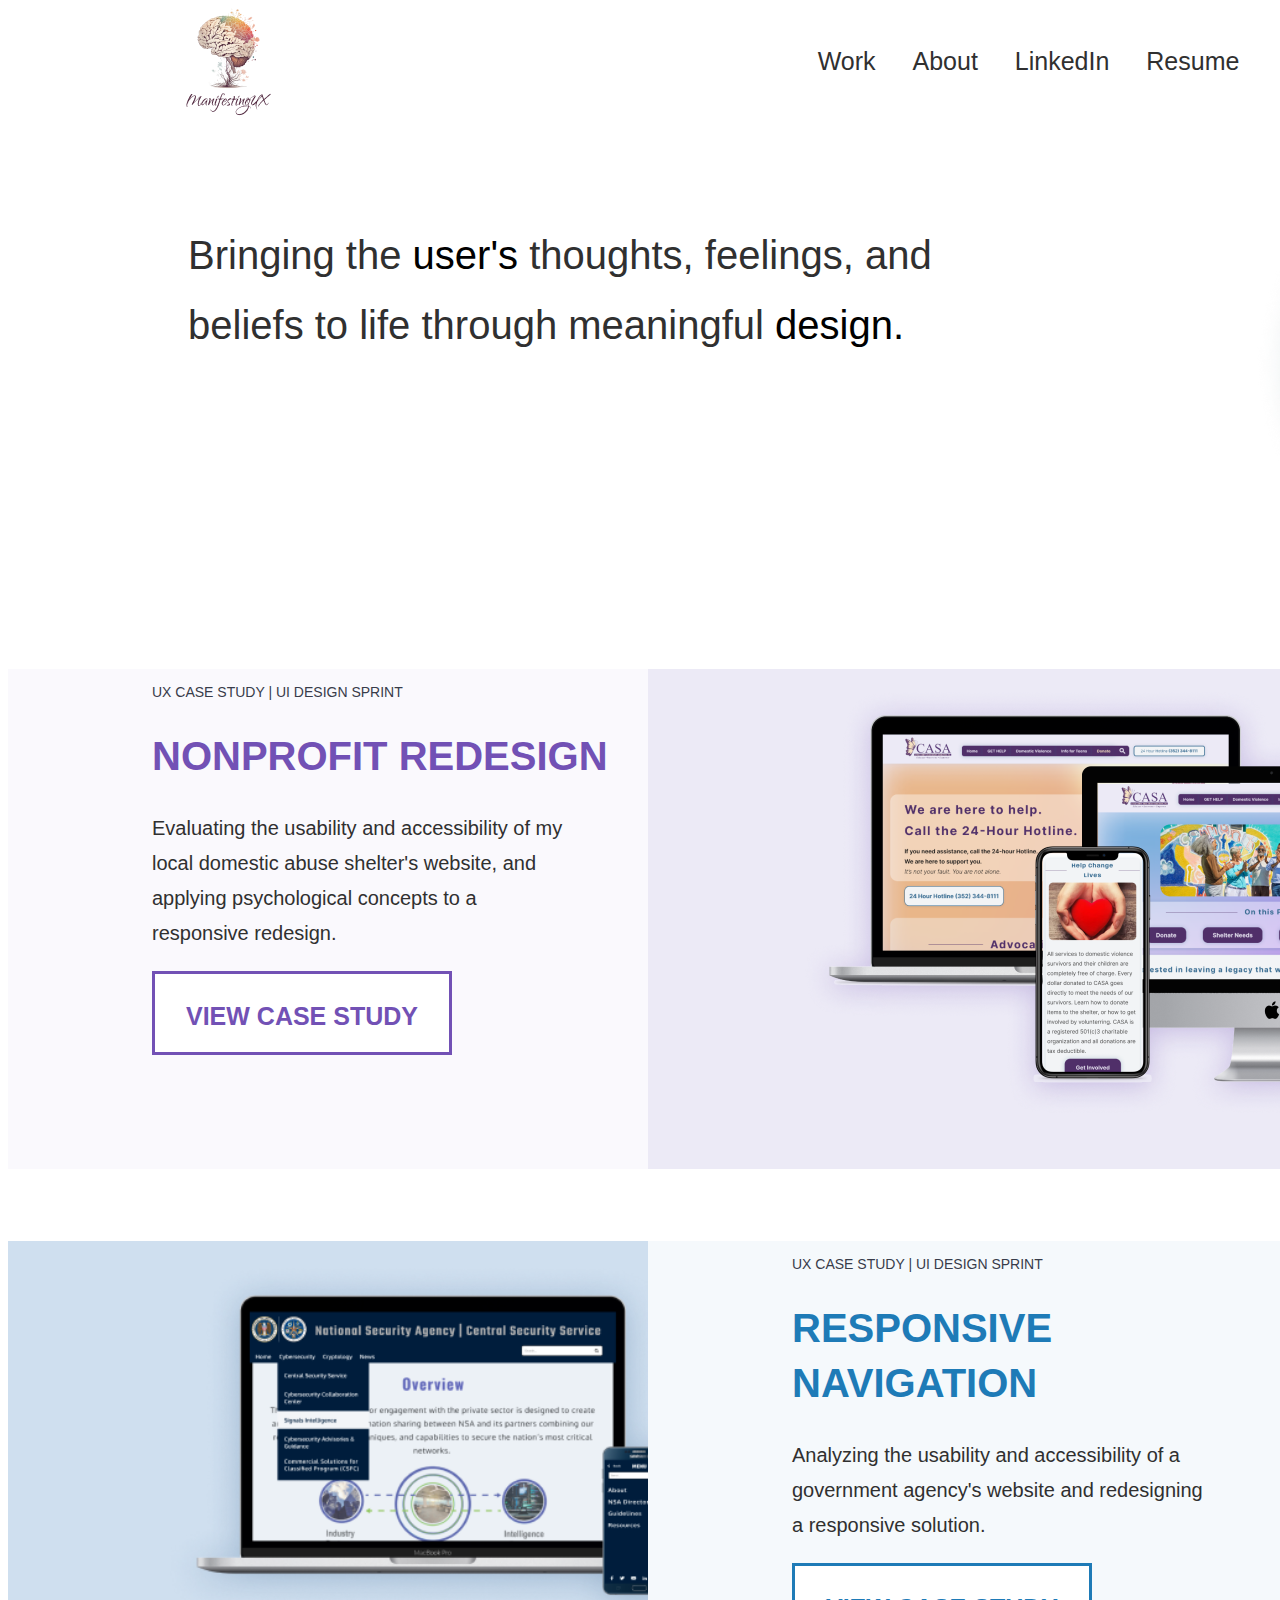
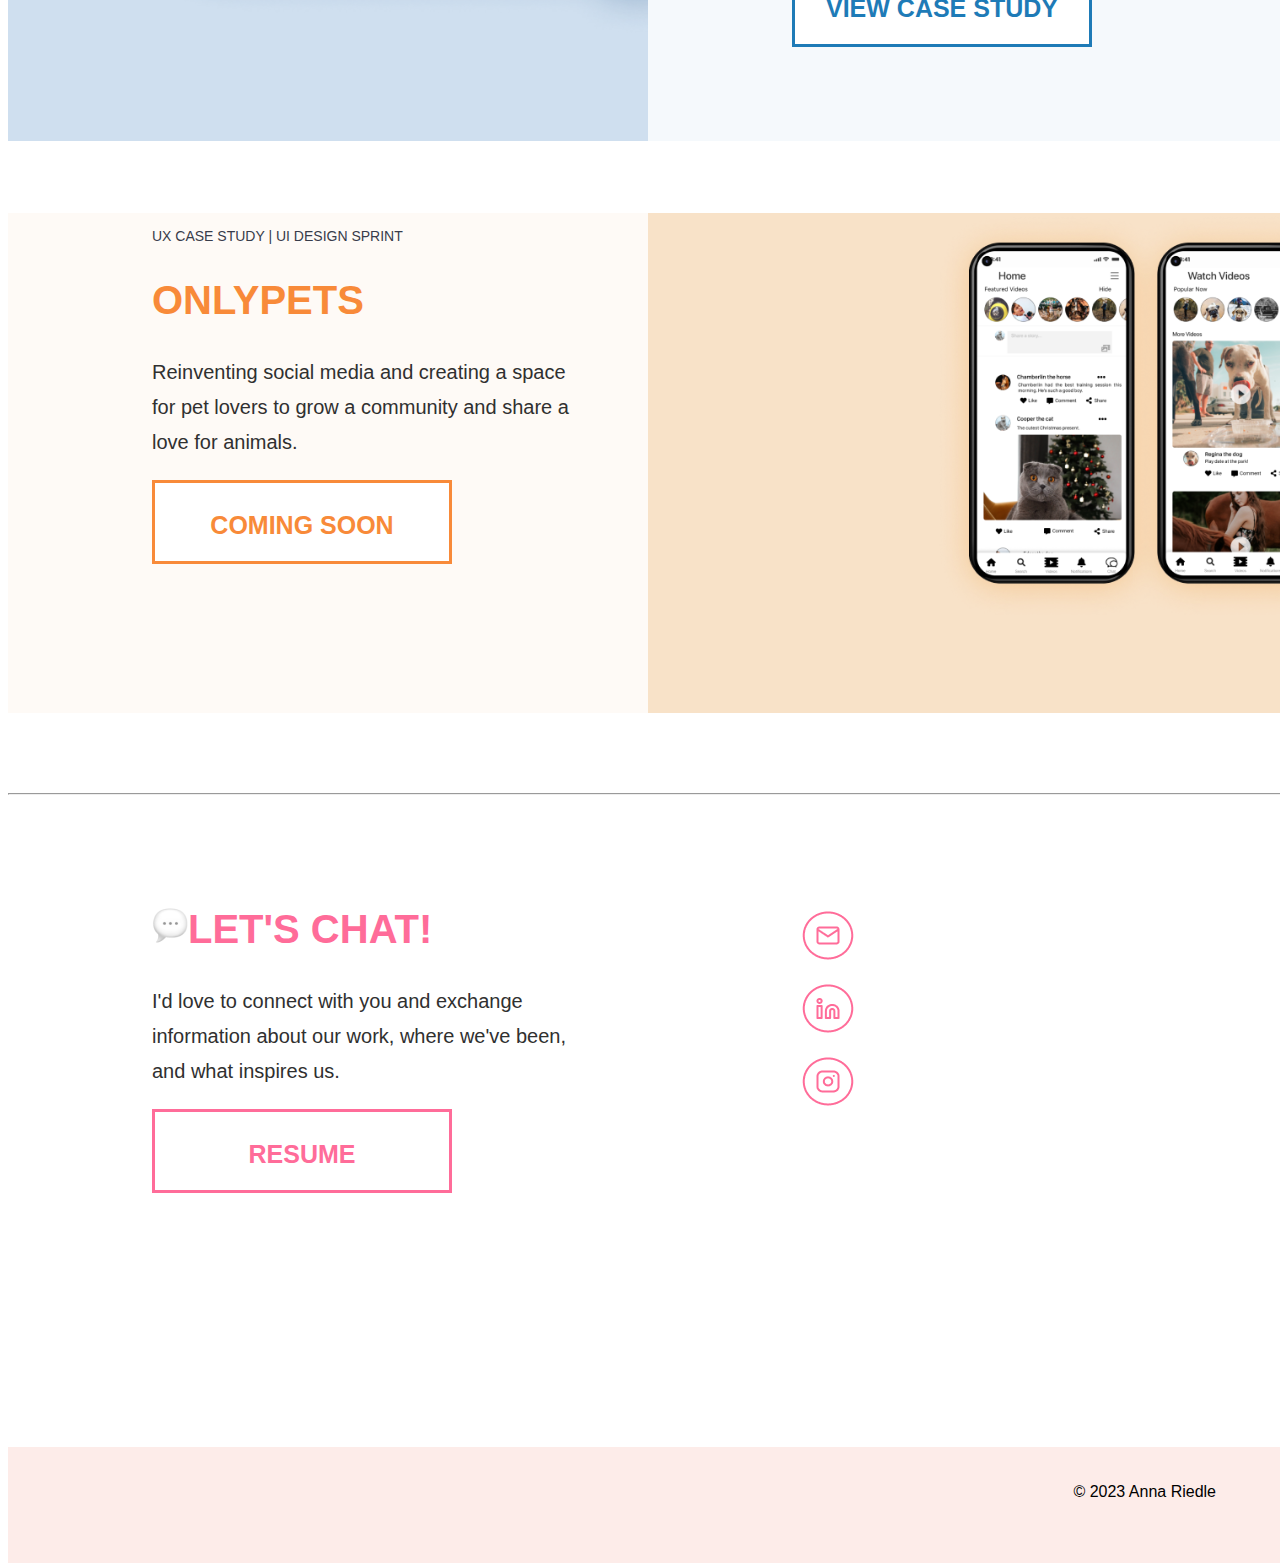
==== index.html @ d4b7213b "Copying the MAin" ====
<!DOCTYPE html>
<html>
    <head>
            <title>Anna Riedle</title>
            <link href="style.css" rel="stylesheet" type="text/css">
          </head>
     
    <body>
<!-- HEADER -->
 <section>       
    <header id="floatingMenu">
            
            <nav class="inline-block">
                <ul class="topnavList">
                <li class="inline-block navMargin"><a href="index.html">Work</a></li>
                 <li class="inline-block navMargin"><a href="about.html"> About </a></li>
                 <li class="inline-block navMargin"><a href="https://www.linkedin.com/in/manifestingux/" target="blank">LinkedIn</a></li>
                 <li class="inline-block navMargin"><a href="https://drive.google.com/file/d/1opaDoS01KjANEHUlz5idYP9Qv4E7E9ve/view?usp=share_link" target="blank">Resume</a></li>
                 </ul>
                 
                 <div class="inline-block logo"> 
                    <img src="images/logo.png">
                </div>
             </nav>
        </header>
</section>


<div class="spacer">
    &nbsp;
</div>



<!-- LANDING -->
<section>
  <div id="LANDING">
<div  id="LANDleft">
    <p class="slogan">Bringing the <mark>user's</mark> thoughts, feelings, and beliefs to life through meaningful <mark>design.</mark></p> 
</div>
<div class="spacer">
    &nbsp;
</div>
<div id="LANDright">
    <img src="images/avatar.png">
</div>
</div>
</section>


<div class="spacer">
    &nbsp;
</div>


<!--CASE STUDIES/"Work/Home"-->
<section class="content">


<!--CASA-->
<div id="CASA" class="inline-block">
    <div id="CASAleft">
        <h3>UX Case Study | UI Design sprint</h3>
        <h1 >Nonprofit redesign</h1>
        <p >Evaluating the usability and accessibility of my local domestic abuse shelter's website, and applying psychological concepts to a responsive redesign.</p>
        <button ><h2>VIEW CASE STUDY</h2></button>
    </div>
    <div id="CASAright">
        <img src="images/casa mockup.png" width="700px">
    </div>
</div>

<div class="spacer">
    &nbsp;
</div>

<!--NSA-->
<div id="NSA">
    <div id="NSAleft">
        <img src="images/nsa mockup.png" width="730px">
    </div>
    <div id="NSAright">   
        <h3>UX Case Study | UI Design sprint</h3>
        <h1>Responsive Navigation</h1>
        <p>Analyzing the usability and accessibility of a government agency's website and redesigning a responsive solution.</p>
        <button><h2>VIEW CASE STUDY</h2></button>
    </div>

</div>

<div class="spacer">
    &nbsp;
</div>

<!--ONLYPETS-->
<div id="ONLYPETS">
    <div id="OPleft">
        <h3>UX Case Study | UI Design sprint</h3>
        <h1>Onlypets</h1>
        <p>Reinventing social media and creating a space for pet lovers to grow a community and share a love for animals.</p>
        <button><h2>COMING SOON</h2></button>
    </div>
    <div id="OPright">
        <img src="images/onlypets mockup.png" width="420px">
    </div>
</div>
<div class="spacer">
    &nbsp;
</div>
<hr>
<div class="spacer">
    &nbsp;
</div>


 <!-- LETS CHAT -->
    <div id="CONTACT">
       <div id="chatleft">
        <h1><img src="images/chat.png">LET'S CHAT!</h1>
       <p>I'd love to connect with you and exchange information about our work, where we've been, and what inspires us.</p>
       <button><a href="https://drive.google.com/file/d/1opaDoS01KjANEHUlz5idYP9Qv4E7E9ve/view?usp=share_link" target="blank"><h2>RESUME</h2></a></button>
       </div>

       <div>
        <ul  id="chatright"> 
           <li><a href = "mailto: manifestingux@gmail.com"><img src="images/email.png"></a></li>
           <li><a href="https://www.linkedin.com/in/manifestingux/" target="blank"><img src="images/linkedin.png"></a></li>
           <li><a href="https://www.instagram.com/manifestingux/" target="blank"> <img src="images/instagram.png"></a></li>
         </ul>
       </div>

   </div>
   
   
  
<!-- FOOTER -->

</section>

<div class="spacer">
    &nbsp;
</div>


<section>
    <footer class="footer">
        <ul>
            <li class="inline-block footerList"> &copy 2023 Anna Riedle</li>
        </ul>
    </footer>
</section>





    </body>
</html>
---- style.css ----
/* mainhead/slogan/bighello */
h1{
    font-family: 'Helvetica';
    font-style: normal;
    font-weight: 700;
    font-size: 40px;
    line-height: 55px;
    text-transform: uppercase;
}
/* smallhead/buttons/jobtitle */
h2{
    font-family: 'Helvetica';
    font-style: normal;
    font-weight: 700;
    font-size: 25px;
    line-height: 175%;
    /* identical to box height, or 44px */
    text-transform: uppercase;
}
/* minihead */
h3{
    font-family: 'Helvetica';
    font-style: normal;
    font-weight: 300;
    font-size: 14px;
    line-height: 19px;
    text-transform: uppercase;
    color: #383C4A;
}
/* special hi */
h4{
    font-family: 'Qwigley';
    font-style: normal;
    font-weight: 400;
    font-size: 72px;
    line-height: 90px;
}
h5{
font-family: Helvetica;
}
h6{
    font-family: Helvetica;
}
/* content text */
p{
    font-family: 'Helvetica';
    font-style: normal;
    font-weight: 300;
    font-size: 20px;
    line-height: 175%;
    color: #303030;
}
 
.inline-block {
    display: inline-block;
    vertical-align: top;
   
    }
/* spacer seperates header from body content */
.spacer
{
    width: 100%;
    height: 72px;
}
 
 
/* TOP NAVIGATION */
#floatingMenu{
    clear: both;
    position: fixed;
    width: 100%;
    background-color: #ffffff;
    top: 0;
    }
header{
    
    display: inline-block;
    position: fixed;
    height: 116px;
    left: 0px;
    right: 0px;
    top: 0px;
    background: #FFFFFF;
    max-width:100%;
    z-index: 1;
        }
 
    /* Top nav list items: */
    nav {
        position: relative;
        left: 0px;
        right: 0px;
        top: 0px;
        width: 98%;
        height: 116px;
        background-color: #fff;
        font-family: 'Helvetica';
        font-style: light;
        font-weight: 500;
        font-size: 25px;
        line-height: 175%;
        }
        .navMargin{
            margin-top: 15px;
            margin-left:15px;
            margin-right: 15px;
            margin-bottom: 15px;
        }
        .topnavList {
                width: auto;
                text-align: center;
                float: right;
                right: 0;
                color: #303030;
               
            }
            a {
                text-decoration: none;
                color:#303030;
             }
             a:visited{
                color:#303030;
             }
    .logo {
        margin-left: 180px;
        margin-right: auto;
            display: inline-block;
            height: 116px;
            background-color: #fff;
            position: absolute;
            top: 0px;                 
            }
 
#LANDING {
    display: flex;
    max-width: 100%;
    position: relative;
    gap: 130px;
    }
   
    #LANDleft {
    float: left;
    margin-left: 180px;
    margin-top: 100px;
    }
   
    #LANDright {
    float: right;
    margin-right: 180px;
    margin-top: 75px;
    }
      .slogan{
        font-family: 'Helvetica';
        font-style: normal;
        font-weight: 300;
        font-size: 40px;
        line-height: 175%;
        color: #303030;
        width: 800px;
        height: 140px;
        left: 110px;
        top: 288px;
    }

    /* Copied from https://codepen.io/alvarotrigo/pen/popvzVw */
mark {
    -webkit-animation: 1s highlight 1s 1 normal forwards;
            animation: 1s highlight 1s 1 normal forwards;
    background-color: none;
    background: linear-gradient(90deg, #FDECE9 50%, rgba(255, 255, 255, 0) 50%);
    background-size: 200% 100%;
    background-position: 100% 0;
}
@-webkit-keyframes highlight {
    to {
    background-position: 0 0;
    }
}
@keyframes highlight {
    to {
    background-position: 0 0;
    }
}

 
 
 
body{
    width: 100%;     
}
 
 
 
   
/*MAIN CONTENT*/
    .content {
    width:100%;
    }


/* CASA */
#CASA {
    display: flex;
    max-width: 100%;
    height: 500px;
  }
 
  #CASAleft {    
    background-color: #FAF9FD;
    width: 50%;
    float: left;
    align-items: center;    
  }
    #CASAleft h3{
        margin-left: 144px;
    }
    #CASAleft h1{
        margin-left: 144px;
        color: #7251B5;
    }
    #CASAleft p{
        width: 420px;
        margin-left: 144px;
    }
    #CASAleft button{
        margin-left: 144px;
        border: 3px solid #7251B5;
    }
    #CASAleft h2{
        color: #7251B5;
    }
    #CASAleft button:hover{
        transition-duration: 0.2s;
        background-color:#7251B5;
    }
    #CASAleft button:hover h2{
        color: #ffffff;
    }
#CASAright {
    background-color: #ECEAF6;
    width: 50%;
    float: right;
    align-items: center;
  }
 #CASA img{
    margin-left: 144px;
 }
 

  /* NSA */
  #NSA {
    display: flex;
    max-width: 100%;
    height: 500px;
  }
  #NSA img{
    margin-left: 144px;
 }
 #NSAleft {
    background-color: #CFDFEF;
    width: 50%;
    float: left;
  }
  #NSAright {
    background-color: #F5F9FC;
    width: 50%;
    float: right;
    align-items: center;    
}
    #NSAright h3{
        margin-left: 144px;
     }
     #NSAright h1{
        margin-left: 144px;
        color: #1E7BB7;
     }
     #NSAright p{
        width: 420px;
        margin-left: 144px;
     }
     #NSAright button{
        margin-left: 144px;
        border-color: #1E7BB7;
     }
     #NSAright button:hover{
        transition-duration: 0.2s;
        background-color:#1E7BB7;
     }
     #NSAright button:hover h2{
        color: #ffffff;
     }
     #NSA h2{
        color: #1E7BB7;
     }
 
/* ONLYPETS */
#ONLYPETS {
    display: flex;
    max-width: 100%;
    height: 500px;
  }
 
  #OPleft {
    background-color: #FEFAF6;
    width: 50%;
    float: left;
  }
 
  #OPright {
    background-color: #F8E2C8;
    width: 50%;
    float: right;
    align-items: center;
}
 #ONLYPETS img{
    margin-left: 288px;
  
 }
 #OPleft h3{
    margin-left: 144px;
 }
 #OPleft h1{
    margin-left: 144px;
    color: #F88A39;
 }
 #OPleft p{
    width: 420px;
    margin-left: 144px;
 }
 #OPleft button{
    margin-left: 144px;
    border-color:#F88A39;
    
 }
 #ONLYPETS h2{
    color: #F88A39;
 }
 #OPleft button:hover{
    transition-duration: 0.2s;
    background-color:#F88A39;
 }
 #OPleft button:hover h2{
    color: #ffffff;
 }

 

/* CONTACT */
    #CONTACT {
        display: flex;
        max-width: 100%;
        height: 500px;
      }
     
      #chatleft {
        width: 50%;
        float: left;
      }
     
      #chatright {
        list-style: none;
        width: 50%;
        float: right;}
 #chatright img{
    margin-left: 72px;
    margin-top: 20px;
  
 }
 #chatleft h3{
    margin-left: 144px;
 }
 #chatleft h1{
    margin-left: 144px;
    color: #FF6C99;
 }
 #chatleft p{
    width: 420px;
    margin-left: 144px;
 }
 #chatleft button{
    margin-left: 144px;
    border-color: #FF6C99;
 }
 #CONTACT h2{
    color: #FF6C99;
 }
 #chatleft button:hover{
    transition-duration: 0.2s;
    background-color:#FF6C99;
 }
 #chatleft button:hover h2{
    color: #ffffff;
 }
 
/* BUTTONS */
button{
    box-sizing: border-box;
    align-items: center;
    width: 300px;
    height: 84px;
    background: #FFFFFF;
    border: 3px solid #000;
}  
   
 
 
 
/*FOOTER*/
footer{
    position: relative;
    left: 0px;
    right: 0px;
    bottom: 0px;
    height: 116px;
    width: 100%;
    margin-left: 30%;  
    text-align: right;
    float: right;
    height: 116px;
    background: #FDECE9;
    }


    

.footerList {
    margin-top: 15px;
    margin-left:15px;
    margin-right: 72px;
    margin-bottom: 15px;
    font-family: 'Helvetica';
    font-style: normal;
    font-weight: 300;
    font-size: 16px;
    line-height: 175%;
    }
 
 
 
/* "ABOUT PAGE"*/
.bigHello{
    font-family: 'Helvetica';
    font-style: normal;
    font-weight: 700;
    font-size: 40px;
    line-height: 55px;
    text-transform: uppercase;
    color: #000000;
}
.jobTitle{
    font-family: 'Helvetica';
    font-style: normal;
}
.careerSlogan{

    left: 110px;
    margin-top: 72px;
    width: 500px;
    height: 55px;
    font-family: 'Helvetica';
    font-style: normal;
    font-weight: 700;
    font-size: 40px;
    line-height: 55px;
    text-transform: uppercase;
    color: #000000;
}
#Careerleft {
    float: left;
    margin-left: 180px;
    margin-top: 144px;
    }
    #jobtitleh2{
        font-weight: 500;
    }
#Careerright {
    float: right;
    margin-right: 288px;
    margin-top: 144px;
    }
 span{
    color: #FF6C99;
 }
 #aboutP1{
    width: 800px;
  
   }
 .aboutP2{
    width: 800px;
 }
 .aboutP3{
    width: 900px;
 }
 .pspacer
{
    width: 100%;
    height: 20px;
}
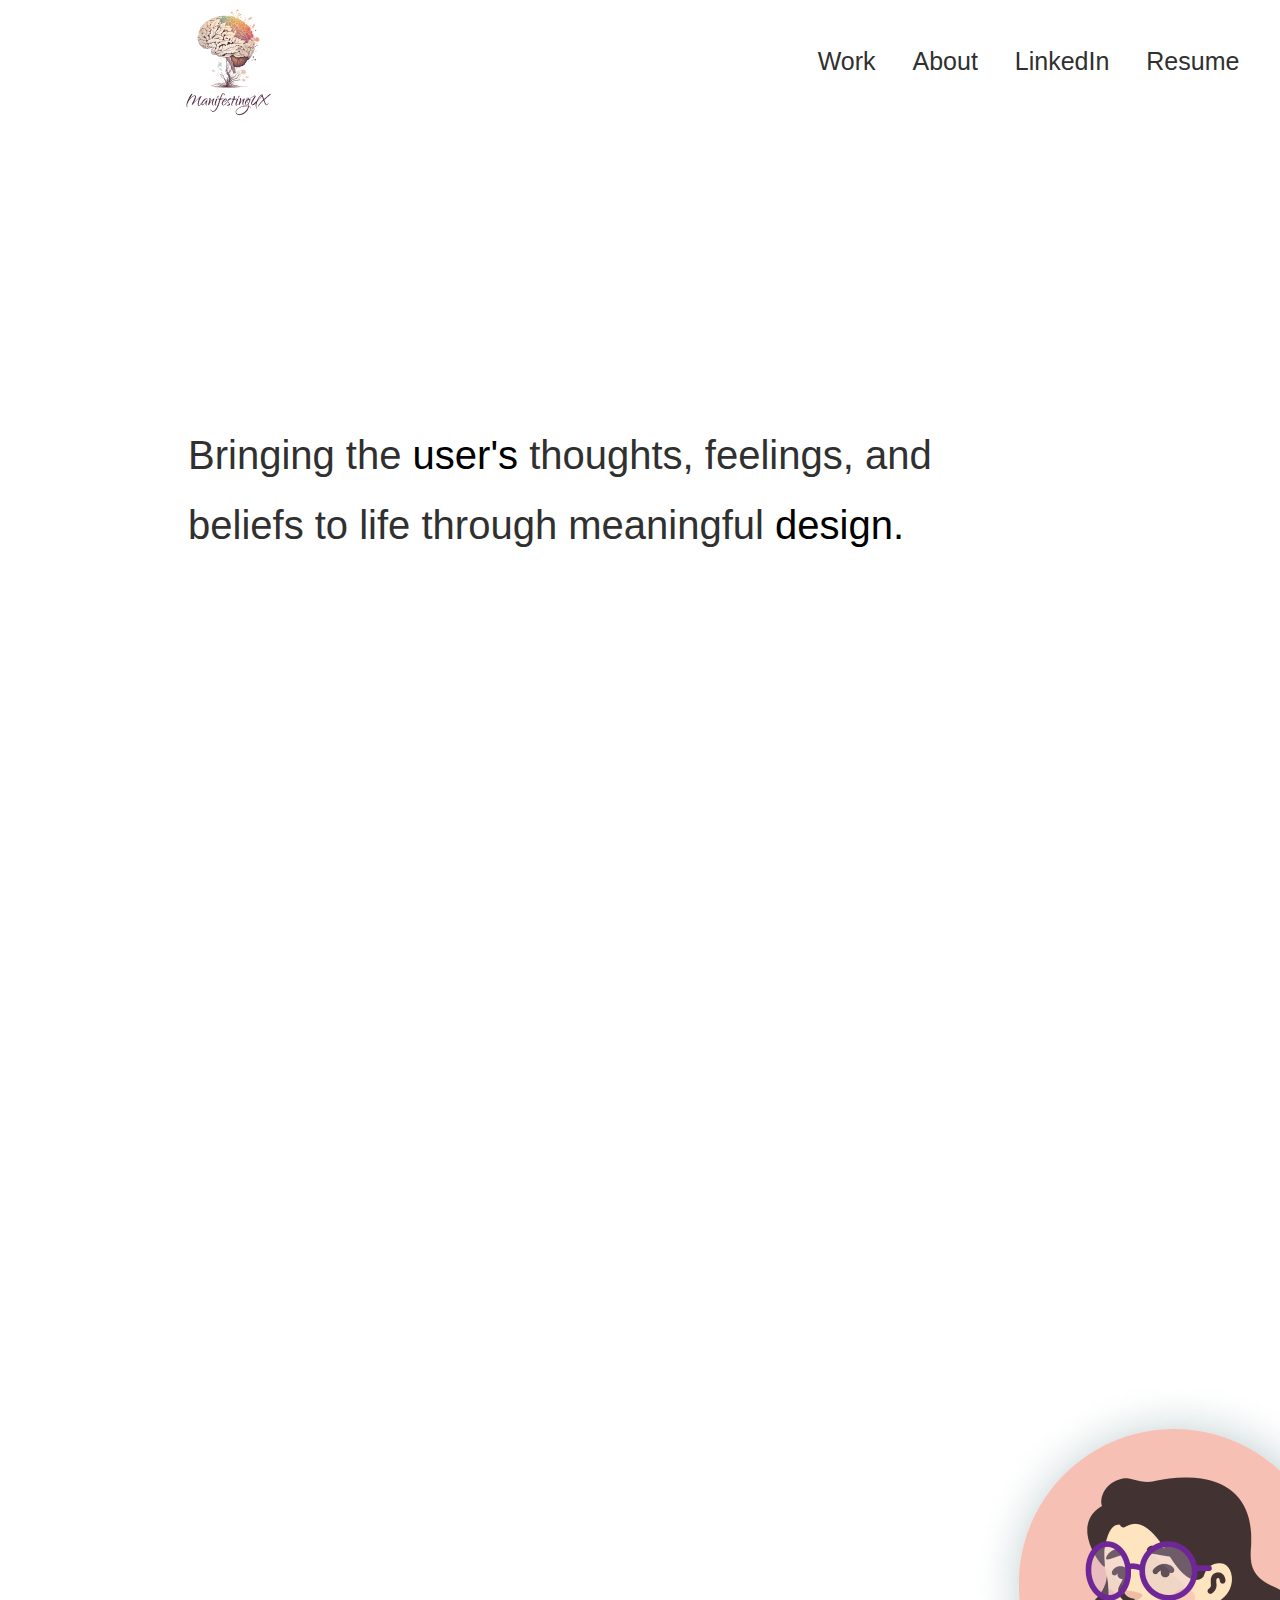
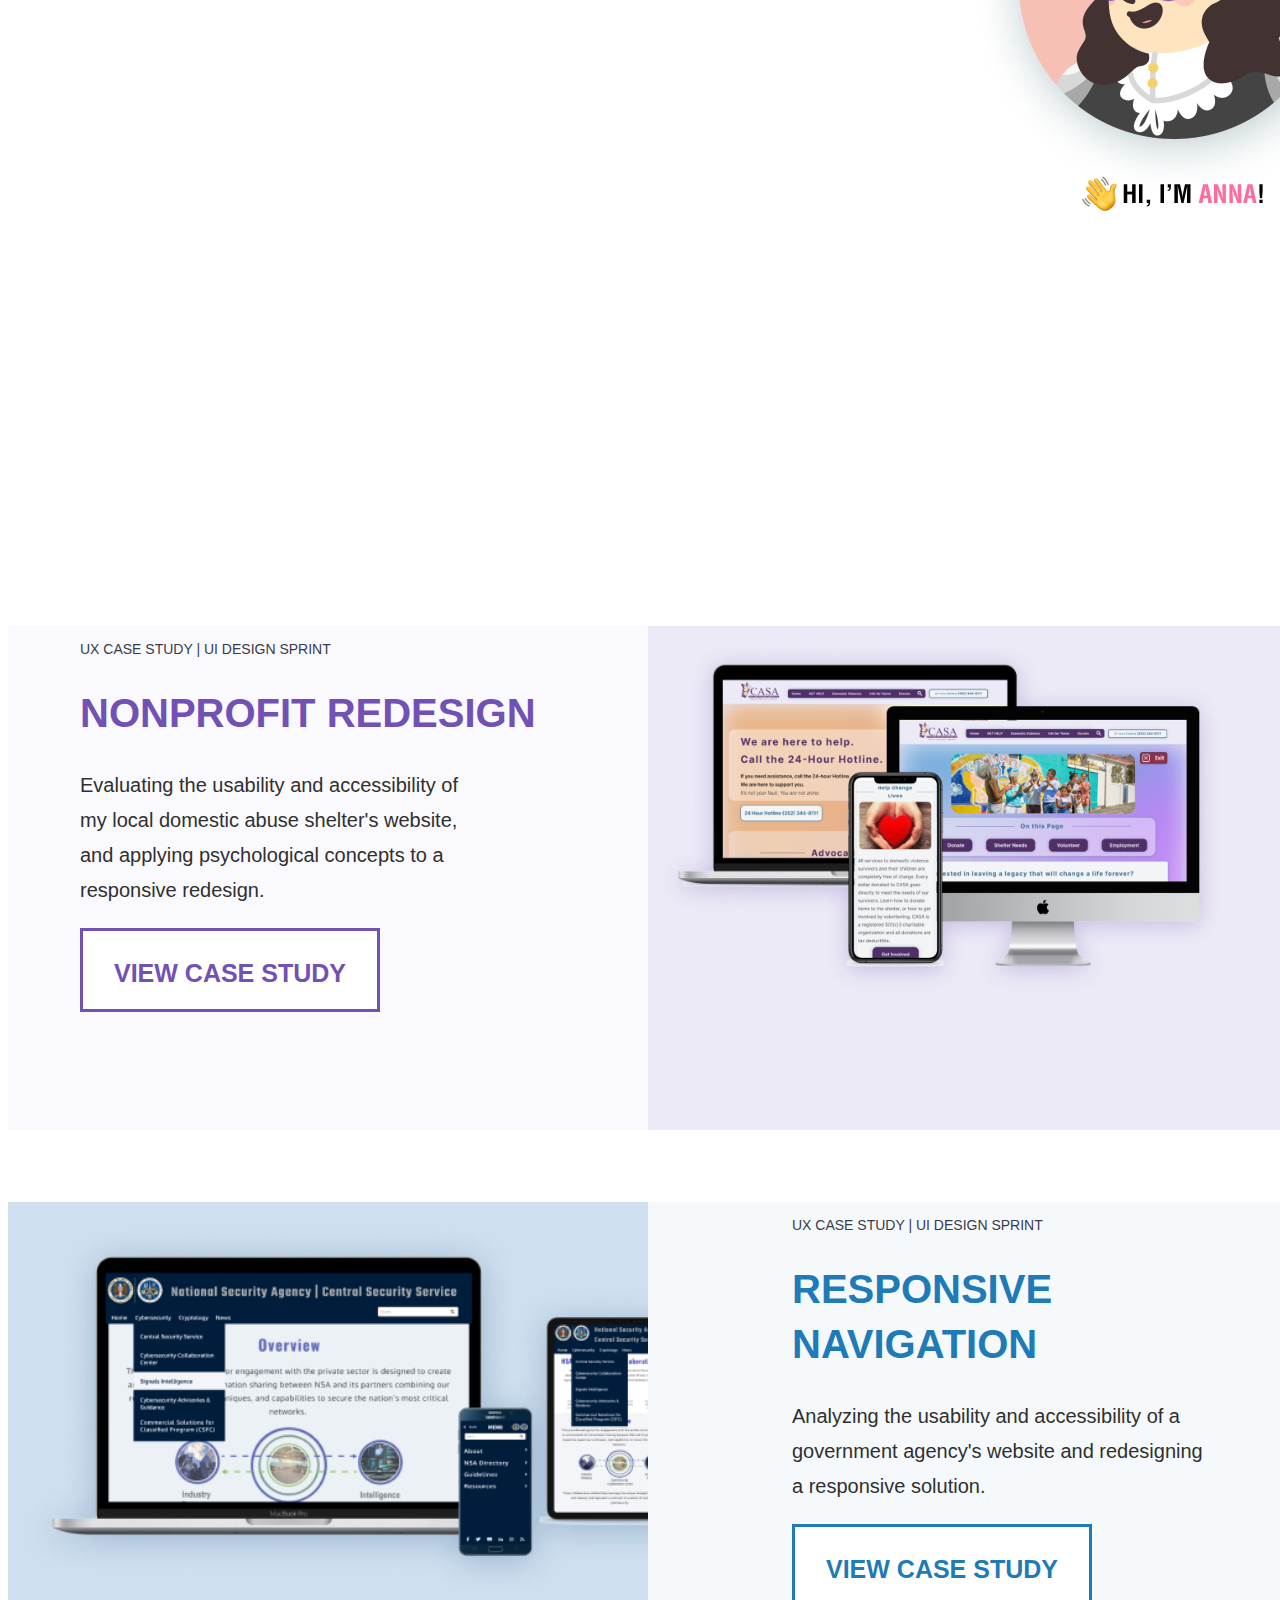
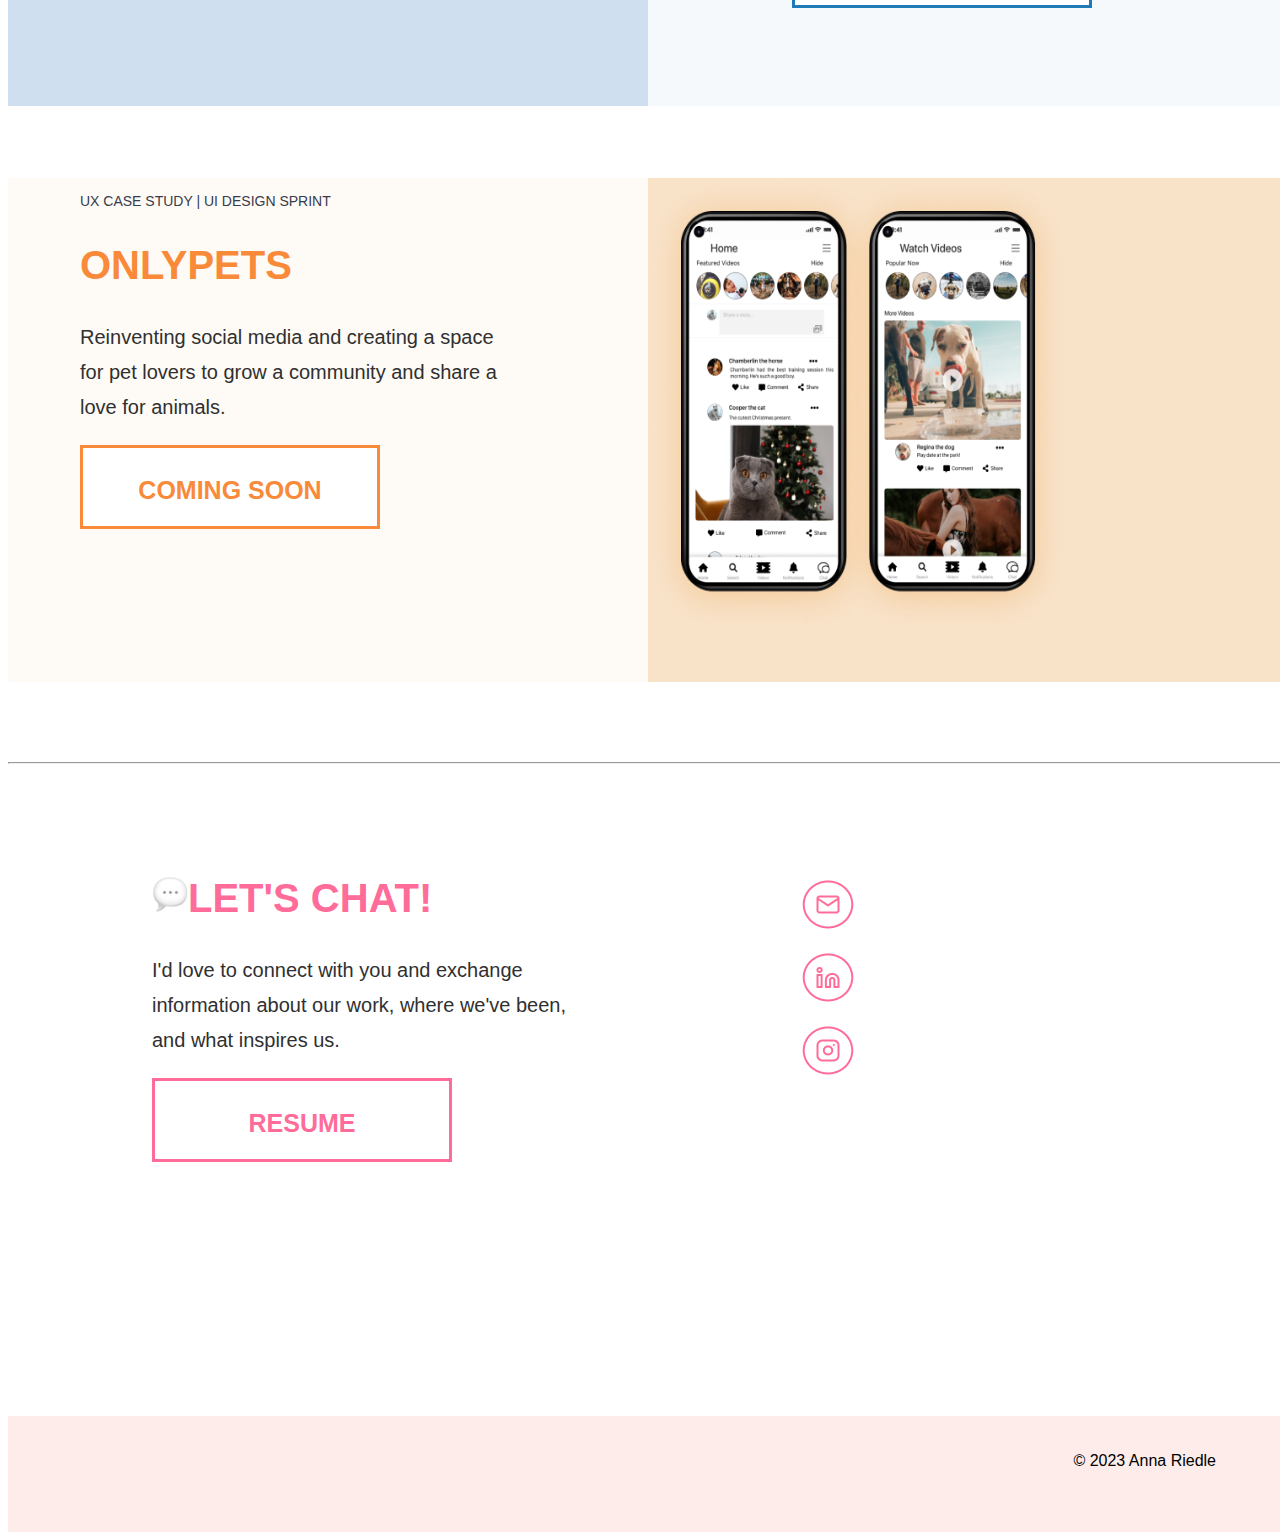
==== commit 799af991: "Working on flex boxes" ====
--- a/index.html
+++ b/index.html
@@ -7,7 +7,7 @@
      
     <body>
 <!-- HEADER -->
- <section>       
+ <section class="redline">       
     <header id="floatingMenu">
             
             <nav class="inline-block">
@@ -34,9 +34,9 @@
 
 <!-- LANDING -->
 <section>
-  <div id="LANDING">
+  <div id="LANDING parentcontainer">
 <div  id="LANDleft">
-    <p class="slogan">Bringing the <mark>user's</mark> thoughts, feelings, and beliefs to life through meaningful <mark>design.</mark></p> 
+    <p>Bringing the <mark>user's</mark> thoughts, feelings, and beliefs to life through meaningful <mark>design.</mark></p> 
 </div>
 <div class="spacer">
     &nbsp;
@@ -48,15 +48,15 @@
 </section>
 
 
-<div class="spacer">
+<!-- <div class="spacer">
     &nbsp;
-</div>
+</div> -->
 
 
 <!--CASE STUDIES/"Work/Home"-->
-<section class="content">
 
 
+<section class="content parentcontainer">
 <!--CASA-->
 <div id="CASA" class="inline-block">
     <div id="CASAleft">
@@ -69,13 +69,16 @@
         <img src="images/casa mockup.png" width="700px">
     </div>
 </div>
+</section>
 
 <div class="spacer">
     &nbsp;
 </div>
 
+
+<section class=" parentcontainer">
 <!--NSA-->
-<div id="NSA">
+<div id="NSA parentcontainer" >
     <div id="NSAleft">
         <img src="images/nsa mockup.png" width="730px">
     </div>
@@ -87,11 +90,11 @@
     </div>
 
 </div>
-
+</section>
 <div class="spacer">
     &nbsp;
 </div>
-
+<section class="parentcontainer">
 <!--ONLYPETS-->
 <div id="ONLYPETS">
     <div id="OPleft">
@@ -104,6 +107,7 @@
         <img src="images/onlypets mockup.png" width="420px">
     </div>
 </div>
+</section>
 <div class="spacer">
     &nbsp;
 </div>
@@ -112,7 +116,7 @@
     &nbsp;
 </div>
 
-
+<section class=" parentcontainer">
  <!-- LETS CHAT -->
     <div id="CONTACT">
        <div id="chatleft">
@@ -130,6 +134,7 @@
        </div>
 
    </div>
+   </section>
    
    
   
--- a/style.css
+++ b/style.css
@@ -1,4 +1,7 @@
  
+.redline{
+    border-color: red;
+ }
 /* mainhead/slogan/bighello */
 h1{
     font-family: 'Helvetica';
@@ -77,7 +80,7 @@
     
     display: inline-block;
     position: fixed;
-    height: 116px;
+    height: 120x;
     left: 0px;
     right: 0px;
     top: 0px;
@@ -131,37 +134,44 @@
             position: absolute;
             top: 0px;                 
             }
- 
-#LANDING {
+
+
+.parentcontainer{
     display: flex;
-    max-width: 100%;
-    position: relative;
-    gap: 130px;
-    }
+    flex-direction: column;
+}
+
+
    
     #LANDleft {
     float: left;
+    width: 1000px;
     margin-left: 180px;
-    margin-top: 100px;
-    }
-   
-    #LANDright {
-    float: right;
-    margin-right: 180px;
-    margin-top: 75px;
-    }
-      .slogan{
+    margin-top: 300px;
+    height:848px;
+    align-items:center;
+    justify-content: center;
+    }
+
+    #LANDleft p{
         font-family: 'Helvetica';
         font-style: normal;
         font-weight: 300;
         font-size: 40px;
         line-height: 175%;
         color: #303030;
-        width: 800px;
+        width: 75%;
         height: 140px;
-        left: 110px;
-        top: 288px;
-    }
+        
+    }
+    #LANDright {
+    width: 25%;
+    float: right;
+    height:848px;
+    margin-top: 150px;
+    /* align-items: flex-start; */
+    }
+ 
 
     /* Copied from https://codepen.io/alvarotrigo/pen/popvzVw */
 mark {
@@ -199,32 +209,30 @@
     }
 
 
-/* CASA */
-#CASA {
-    display: flex;
-    max-width: 100%;
-    height: 500px;
-  }
- 
+/* CASA */ 
   #CASAleft {    
     background-color: #FAF9FD;
     width: 50%;
+    height:504px;
     float: left;
-    align-items: center;    
+    align-items: center; 
+    justify-content: center;
+    
   }
     #CASAleft h3{
-        margin-left: 144px;
-    }
+        padding-left: 72px;
+    }
+
     #CASAleft h1{
-        margin-left: 144px;
+        padding-left: 72px;
         color: #7251B5;
     }
     #CASAleft p{
-        width: 420px;
-        margin-left: 144px;
+        width: 64%;
+        padding-left: 72px;
     }
     #CASAleft button{
-        margin-left: 144px;
+        margin-left: 72px;
         border: 3px solid #7251B5;
     }
     #CASAleft h2{
@@ -240,48 +248,56 @@
 #CASAright {
     background-color: #ECEAF6;
     width: 50%;
+    height: 504px;
     float: right;
     align-items: center;
+    justify-content: center;
   }
- #CASA img{
-    margin-left: 144px;
- }
+  #CASA img{
+    width: 90%;
+  }
+
  
 
   /* NSA */
   #NSA {
-    display: flex;
-    max-width: 100%;
-    height: 500px;
+
+    height: 504px;
   }
   #NSA img{
-    margin-left: 144px;
+    height: 90%;
  }
  #NSAleft {
+    height: 504px;
     background-color: #CFDFEF;
     width: 50%;
     float: left;
+    align-items: center;
+    justify-content: center;
   }
   #NSAright {
+    height: 504px;
     background-color: #F5F9FC;
     width: 50%;
     float: right;
-    align-items: center;    
+    align-items: center; 
+    justify-content: center;   
 }
     #NSAright h3{
-        margin-left: 144px;
+        padding-left: 144px;
      }
      #NSAright h1{
-        margin-left: 144px;
+        padding-left: 144px;
         color: #1E7BB7;
      }
      #NSAright p{
         width: 420px;
-        margin-left: 144px;
+        padding-left: 144px;
      }
      #NSAright button{
         margin-left: 144px;
         border-color: #1E7BB7;
+        color: #1E7BB7;
      }
      #NSAright button:hover{
         transition-duration: 0.2s;
@@ -295,55 +311,57 @@
      }
  
 /* ONLYPETS */
-#ONLYPETS {
-    display: flex;
-    max-width: 100%;
-    height: 500px;
-  }
  
   #OPleft {
     background-color: #FEFAF6;
     width: 50%;
+    height:504px;
     float: left;
+    align-items: center; 
+    justify-content: center;
   }
+
+ #OPleft h3{
+    padding-left: 72px;
+ }
+ #OPleft h1{
+    padding-left: 72px;
+    color: #F88A39;
+ }
+ #OPleft p{
+    width: 420px;
+    padding-left: 72px;
+ }
+ #OPleft button{
+    margin-left: 72px;
+    border-color:#F88A39;
+    
+ }
+ #ONLYPETS h2{
+    color: #F88A39;
+ }
+ #OPleft button:hover{
+    transition-duration: 0.2s;
+    background-color:#F88A39;
+ }
+ #OPleft button:hover h2{
+    color: #ffffff;
+ }
  
   #OPright {
     background-color: #F8E2C8;
     width: 50%;
+    height: 504px;
     float: right;
     align-items: center;
-}
- #ONLYPETS img{
-    margin-left: 288px;
+    justify-content: center;
+}
+ #OPright img{
+   height: 90%;
+   align-items: center;
+justify-content: center;
   
  }
- #OPleft h3{
-    margin-left: 144px;
- }
- #OPleft h1{
-    margin-left: 144px;
-    color: #F88A39;
- }
- #OPleft p{
-    width: 420px;
-    margin-left: 144px;
- }
- #OPleft button{
-    margin-left: 144px;
-    border-color:#F88A39;
-    
- }
- #ONLYPETS h2{
-    color: #F88A39;
- }
- #OPleft button:hover{
-    transition-duration: 0.2s;
-    background-color:#F88A39;
- }
- #OPleft button:hover h2{
-    color: #ffffff;
- }
-
  
 
 /* CONTACT */
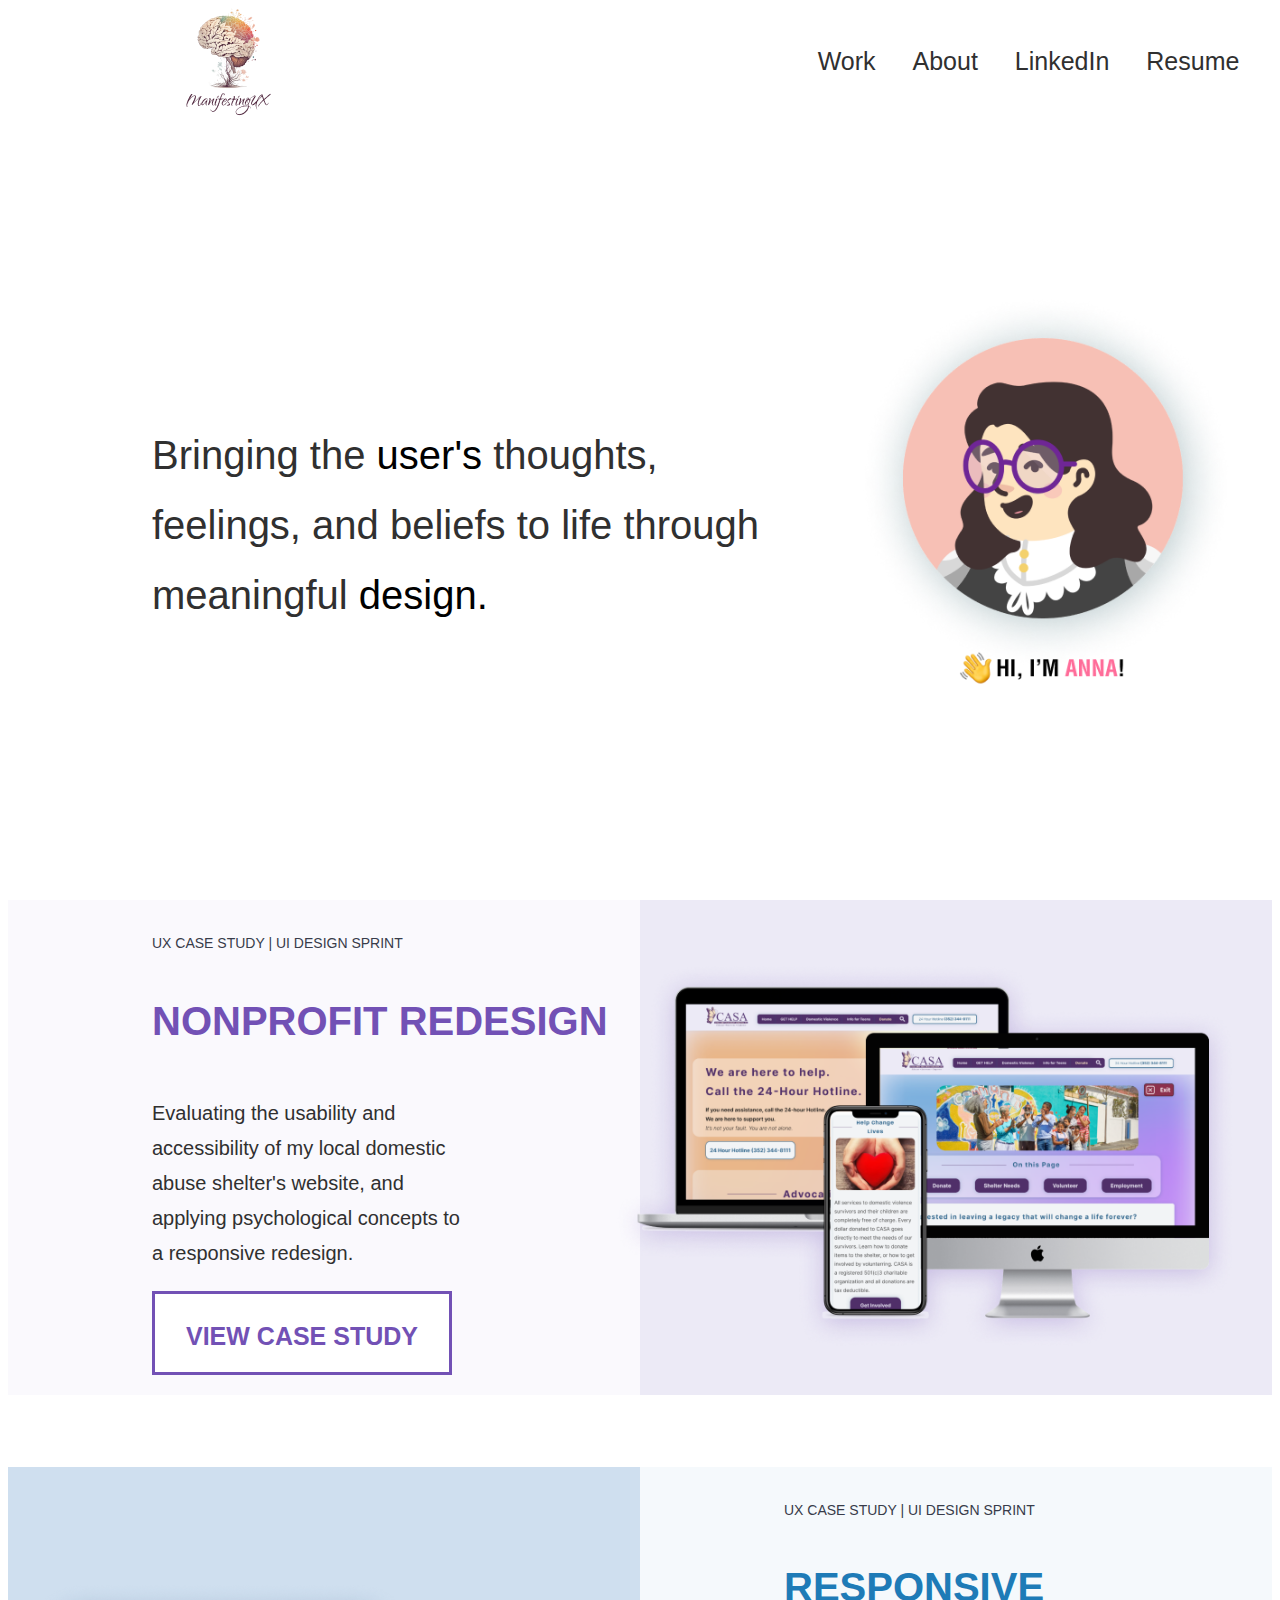
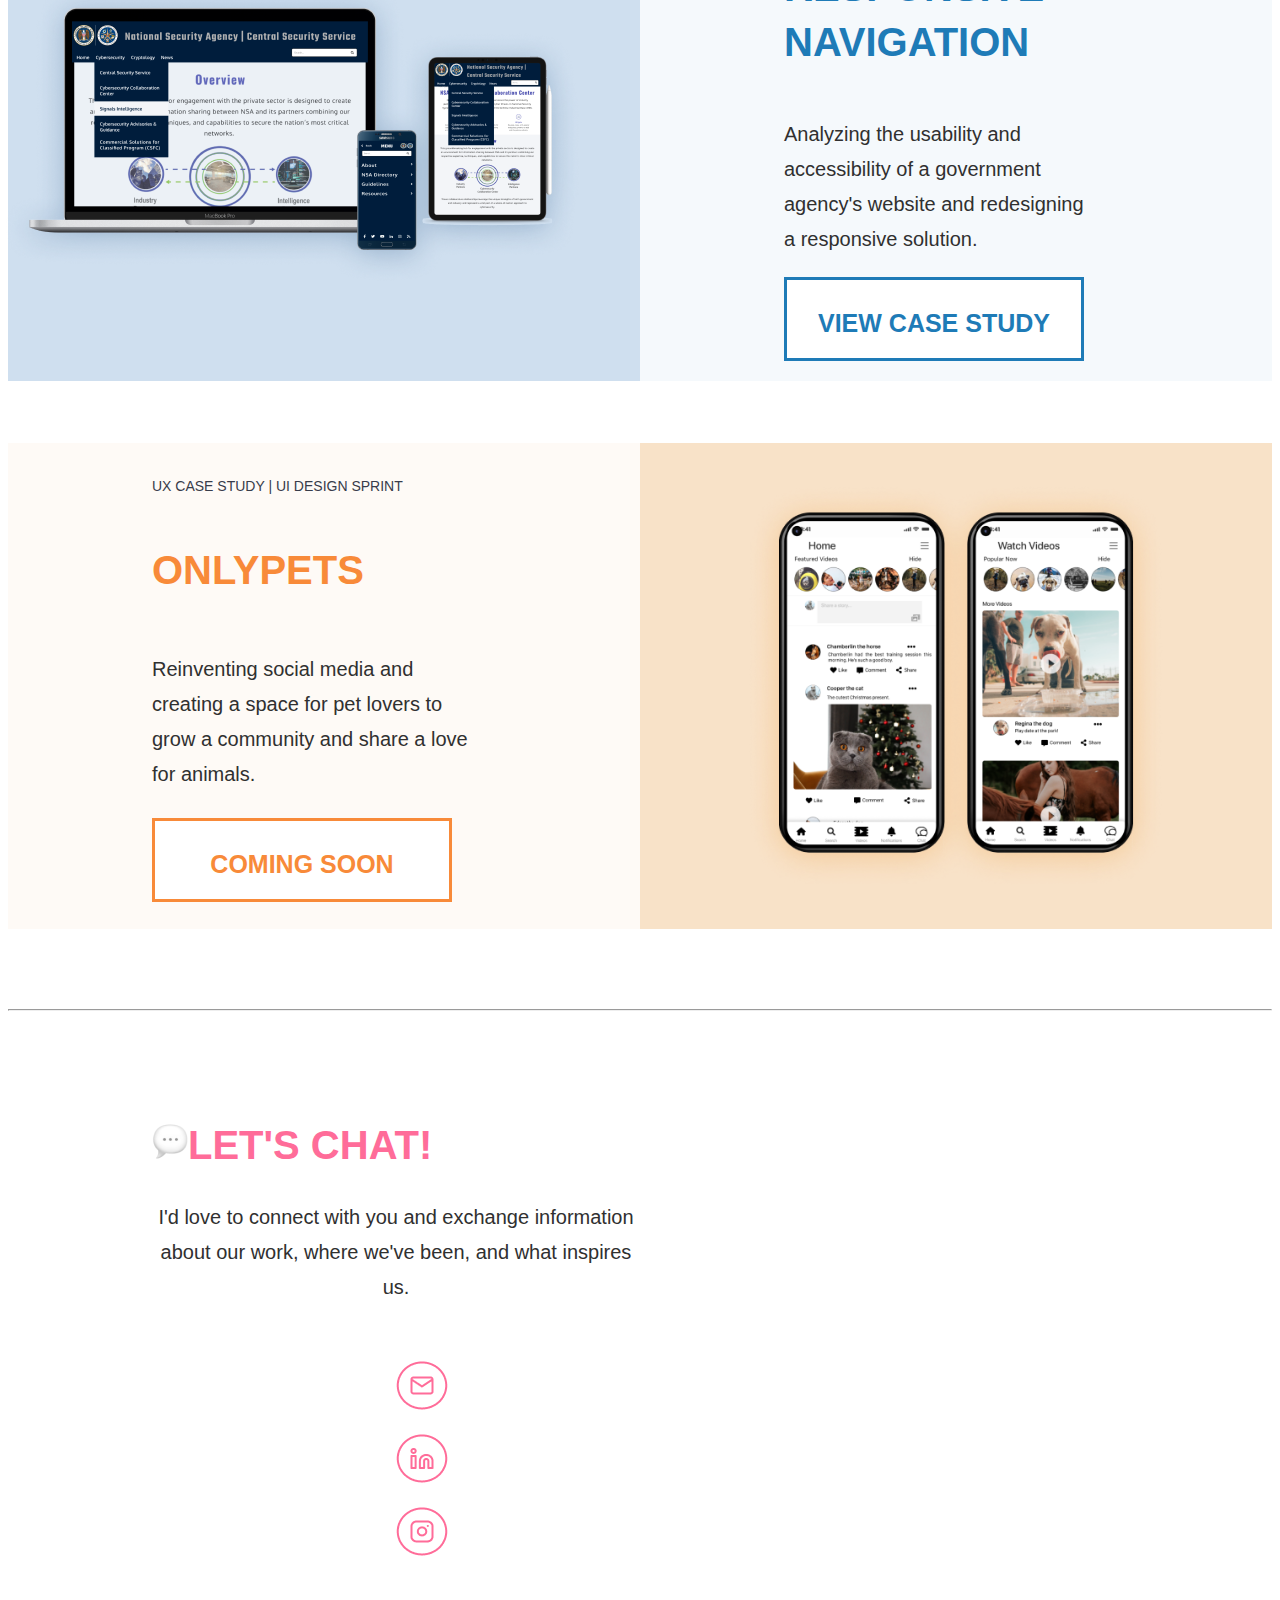
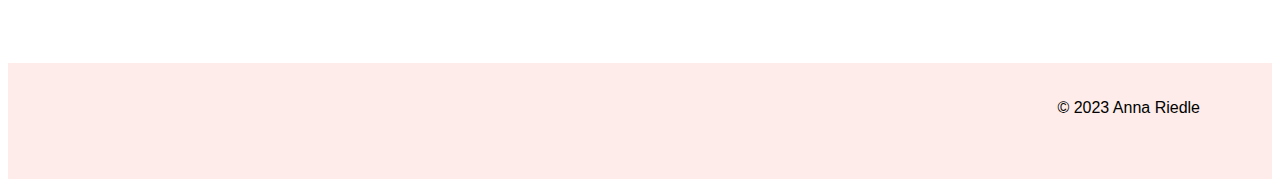
==== commit f7145c8e: "Add responsive grid" ====
--- a/index.html
+++ b/index.html
@@ -1,26 +1,29 @@
 <!DOCTYPE html>
-<html>
-    <head>
+<html lang="en">
+<head>
+    <meta charset="UTF-8">
+    <meta http-equiv="X-UA-Compatible" content="IE=edge">
+    <meta name="viewport" content="width=device-width, initial-scale=1.0">
             <title>Anna Riedle</title>
             <link href="style.css" rel="stylesheet" type="text/css">
           </head>
      
     <body>
 <!-- HEADER -->
- <section class="redline">       
-    <header id="floatingMenu">
-            
-            <nav class="inline-block">
-                <ul class="topnavList">
-                <li class="inline-block navMargin"><a href="index.html">Work</a></li>
-                 <li class="inline-block navMargin"><a href="about.html"> About </a></li>
-                 <li class="inline-block navMargin"><a href="https://www.linkedin.com/in/manifestingux/" target="blank">LinkedIn</a></li>
-                 <li class="inline-block navMargin"><a href="https://drive.google.com/file/d/1opaDoS01KjANEHUlz5idYP9Qv4E7E9ve/view?usp=share_link" target="blank">Resume</a></li>
-                 </ul>
+ <section>       
+    <header id="floatingMenu">            
+        <nav class="inline-block">
+            <div class="inline-block logo"> 
+                <img src="images/logo.png">
+            </div>
+            <ul class="topnavList">
+            <li class="inline-block navMargin"><a href="index.html">Work</a></li>
+                <li class="inline-block navMargin"><a href="about.html"> About </a></li>
+                <li class="inline-block navMargin"><a href="https://www.linkedin.com/in/manifestingux/" target="blank">LinkedIn</a></li>
+                <li class="inline-block navMargin"><a href="https://drive.google.com/file/d/1opaDoS01KjANEHUlz5idYP9Qv4E7E9ve/view?usp=share_link" target="blank">Resume</a></li>
+                </ul>
                  
-                 <div class="inline-block logo"> 
-                    <img src="images/logo.png">
-                </div>
+               
              </nav>
         </header>
 </section>
@@ -34,39 +37,33 @@
 
 <!-- LANDING -->
 <section>
-  <div id="LANDING parentcontainer">
-<div  id="LANDleft">
-    <p>Bringing the <mark>user's</mark> thoughts, feelings, and beliefs to life through meaningful <mark>design.</mark></p> 
-</div>
-<div class="spacer">
-    &nbsp;
-</div>
-<div id="LANDright">
-    <img src="images/avatar.png">
-</div>
+  <div id="LANDING" class="herogrid">
+    <div  id="LANDleft">
+        <p>Bringing the <mark>user's</mark> thoughts, feelings, and beliefs to life through meaningful <mark>design.</mark></p> 
+    </div>
+
+    <div id="LANDright">
+        <img src="images/avatar.png" alt="Avatar of Anna">
+    </div>
 </div>
 </section>
 
 
-<!-- <div class="spacer">
-    &nbsp;
-</div> -->
+<!--CASE STUDIES/MY WORK-->
 
-
-<!--CASE STUDIES/"Work/Home"-->
-
-
-<section class="content parentcontainer">
+<div id="gridcontainer">
+<section>
+  
 <!--CASA-->
-<div id="CASA" class="inline-block">
-    <div id="CASAleft">
+<div id="CASA" class="gridcontainer">
+    <div id="CASAleft" class="griditem">
         <h3>UX Case Study | UI Design sprint</h3>
         <h1 >Nonprofit redesign</h1>
         <p >Evaluating the usability and accessibility of my local domestic abuse shelter's website, and applying psychological concepts to a responsive redesign.</p>
         <button ><h2>VIEW CASE STUDY</h2></button>
     </div>
-    <div id="CASAright">
-        <img src="images/casa mockup.png" width="700px">
+    <div id="CASAright" class="griditem">
+        <img class="griditem" src="images/casa mockup.png" alt="High-fidelity mockup of CASA">
     </div>
 </div>
 </section>
@@ -76,13 +73,13 @@
 </div>
 
 
-<section class=" parentcontainer">
+<section>
 <!--NSA-->
-<div id="NSA parentcontainer" >
-    <div id="NSAleft">
-        <img src="images/nsa mockup.png" width="730px">
+<div id="NSA" class="gridcontainer">
+    <div id="NSAleft" class="griditem">
+        <img src="images/nsa mockup.png" alt="High-fidelity mockup of NSA" width="730px">
     </div>
-    <div id="NSAright">   
+    <div id="NSAright" class="griditem">   
         <h3>UX Case Study | UI Design sprint</h3>
         <h1>Responsive Navigation</h1>
         <p>Analyzing the usability and accessibility of a government agency's website and redesigning a responsive solution.</p>
@@ -94,17 +91,17 @@
 <div class="spacer">
     &nbsp;
 </div>
-<section class="parentcontainer">
+<section>
 <!--ONLYPETS-->
-<div id="ONLYPETS">
-    <div id="OPleft">
+<div id="ONLYPETS" class="gridcontainer">
+    <div id="OPleft" class="griditem">
         <h3>UX Case Study | UI Design sprint</h3>
         <h1>Onlypets</h1>
         <p>Reinventing social media and creating a space for pet lovers to grow a community and share a love for animals.</p>
         <button><h2>COMING SOON</h2></button>
     </div>
-    <div id="OPright">
-        <img src="images/onlypets mockup.png" width="420px">
+    <div id="OPright" class="griditem">
+        <img src="images/onlypets mockup.png" alt="High-fidelity mockup of OnlyPets" width="420px">
     </div>
 </div>
 </section>
@@ -116,16 +113,13 @@
     &nbsp;
 </div>
 
-<section class=" parentcontainer">
- <!-- LETS CHAT -->
+<section>
+ <!--CONTACT-->
     <div id="CONTACT">
        <div id="chatleft">
         <h1><img src="images/chat.png">LET'S CHAT!</h1>
        <p>I'd love to connect with you and exchange information about our work, where we've been, and what inspires us.</p>
-       <button><a href="https://drive.google.com/file/d/1opaDoS01KjANEHUlz5idYP9Qv4E7E9ve/view?usp=share_link" target="blank"><h2>RESUME</h2></a></button>
-       </div>
-
-       <div>
+ 
         <ul  id="chatright"> 
            <li><a href = "mailto: manifestingux@gmail.com"><img src="images/email.png"></a></li>
            <li><a href="https://www.linkedin.com/in/manifestingux/" target="blank"><img src="images/linkedin.png"></a></li>
@@ -134,13 +128,13 @@
        </div>
 
    </div>
+
    </section>
-   
+</div>
    
   
 <!-- FOOTER -->
 
-</section>
 
 <div class="spacer">
     &nbsp;
--- a/style.css
+++ b/style.css
@@ -1,7 +1,3 @@
- 
-.redline{
-    border-color: red;
- }
 /* mainhead/slogan/bighello */
 h1{
     font-family: 'Helvetica';
@@ -91,10 +87,8 @@
  
     /* Top nav list items: */
     nav {
-        position: relative;
-        left: 0px;
-        right: 0px;
-        top: 0px;
+        display: flex;
+        justify-content: space-between;
         width: 98%;
         height: 116px;
         background-color: #fff;
@@ -134,25 +128,20 @@
             position: absolute;
             top: 0px;                 
             }
-
-
-.parentcontainer{
-    display: flex;
-    flex-direction: column;
-}
-
-
-   
+/* HERO SECTION */
+.herogrid{
+    margin: auto;
+    display: grid;
+    grid-template-columns: 70% 30%;
+}
     #LANDleft {
-    float: left;
-    width: 1000px;
-    margin-left: 180px;
-    margin-top: 300px;
-    height:848px;
-    align-items:center;
-    justify-content: center;
-    }
-
+        display: flex;
+        margin-left: 144px;
+        width: 100%;
+        margin-top: 300px;
+        margin-bottom: 300px; 
+        margin-right: 144px;  
+    }
     #LANDleft p{
         font-family: 'Helvetica';
         font-style: normal;
@@ -162,17 +151,23 @@
         color: #303030;
         width: 75%;
         height: 140px;
-        
     }
     #LANDright {
-    width: 25%;
-    float: right;
-    height:848px;
-    margin-top: 150px;
-    /* align-items: flex-start; */
-    }
- 
-
+    display: flex;
+    justify-content:center;
+    align-items: center;
+   
+    }
+    #LANDright img{
+        padding-right: 144px;
+        padding-left: 72px;
+        padding-top:20px;
+        padding-bottom: 20px;
+        max-width: 100%;
+        height: auto;
+    }
+ 
+/* ANIMATED HIGHLIGHT */
     /* Copied from https://codepen.io/alvarotrigo/pen/popvzVw */
 mark {
     -webkit-animation: 1s highlight 1s 1 normal forwards;
@@ -192,69 +187,68 @@
     background-position: 0 0;
     }
 }
-
- 
- 
- 
-body{
-    width: 100%;     
-}
  
  
  
    
-/*MAIN CONTENT*/
-    .content {
-    width:100%;
-    }
-
+/*CASE STUDIES/MY WORK*/
+   .gridcontainer{
+        margin: auto;
+        display: grid;
+        grid-template-columns: 1fr 1fr;
+       
+    } 
+    .griditem{
+     display: grid;
+     padding-top: 20px;
+     padding-bottom: 20px
+    }
 
 /* CASA */ 
-  #CASAleft {    
+  #CASAleft {
+    display: grid;
     background-color: #FAF9FD;
-    width: 50%;
-    height:504px;
-    float: left;
-    align-items: center; 
+    
+  }
+    #CASAleft h3{
+        margin-left: 144px;
+    }
+        #CASAleft h1{
+            margin-left: 144px;
+            color: #7251B5;
+        }
+        #CASAleft h2{
+            color: #7251B5;
+        }
+        #CASAleft p{
+            margin-left: 144px;
+            width: 50%;
+        }
+        #CASAleft button{
+            margin-left: 144px;
+            border: 3px solid #7251B5;
+        }       
+            #CASAleft button:hover{
+                transition-duration: 0.2s;
+                background-color:#7251B5;
+            }
+            #CASAleft button:hover h2{
+                color: #ffffff;
+            }
+#CASAright {
+    display: flex;
+    background-color: #ECEAF6;
+    align-items: center;
     justify-content: center;
     
   }
-    #CASAleft h3{
-        padding-left: 72px;
-    }
-
-    #CASAleft h1{
-        padding-left: 72px;
-        color: #7251B5;
-    }
-    #CASAleft p{
-        width: 64%;
-        padding-left: 72px;
-    }
-    #CASAleft button{
-        margin-left: 72px;
-        border: 3px solid #7251B5;
-    }
-    #CASAleft h2{
-        color: #7251B5;
-    }
-    #CASAleft button:hover{
-        transition-duration: 0.2s;
-        background-color:#7251B5;
-    }
-    #CASAleft button:hover h2{
-        color: #ffffff;
-    }
-#CASAright {
-    background-color: #ECEAF6;
-    width: 50%;
-    height: 504px;
-    float: right;
-    align-items: center;
-    justify-content: center;
-  }
   #CASA img{
-    width: 90%;
+   padding-right: 144px;
+   padding-left: 72px;
+   padding-top:20px;
+   padding-bottom: 20px;
+   max-width: 100%;
+   height: auto;
   }
 
  
@@ -265,34 +259,33 @@
     height: 504px;
   }
   #NSA img{
-    height: 90%;
+    padding-right: 144px;
+    padding-left: 72px;
+    padding-top:20px;
+    padding-bottom: 20px;
+    max-width: 100%;
+    height: auto;
  }
  #NSAleft {
-    height: 504px;
+    display: flex;
     background-color: #CFDFEF;
-    width: 50%;
-    float: left;
     align-items: center;
     justify-content: center;
   }
   #NSAright {
-    height: 504px;
+    display: grid;
     background-color: #F5F9FC;
-    width: 50%;
-    float: right;
-    align-items: center; 
-    justify-content: center;   
 }
     #NSAright h3{
-        padding-left: 144px;
+        margin-left: 144px;
      }
      #NSAright h1{
-        padding-left: 144px;
+        margin-left: 144px;
         color: #1E7BB7;
      }
      #NSAright p{
-        width: 420px;
-        padding-left: 144px;
+        width: 50%;
+        margin-left: 144px;
      }
      #NSAright button{
         margin-left: 144px;
@@ -313,27 +306,23 @@
 /* ONLYPETS */
  
   #OPleft {
+    display: grid;
     background-color: #FEFAF6;
+  }
+
+ #OPleft h3{
+    margin-left: 144px;
+ }
+ #OPleft h1{
+    margin-left: 144px;
+    color: #F88A39;
+ }
+ #OPleft p{
     width: 50%;
-    height:504px;
-    float: left;
-    align-items: center; 
-    justify-content: center;
-  }
-
- #OPleft h3{
-    padding-left: 72px;
- }
- #OPleft h1{
-    padding-left: 72px;
-    color: #F88A39;
- }
- #OPleft p{
-    width: 420px;
-    padding-left: 72px;
+    margin-left: 144px;
  }
  #OPleft button{
-    margin-left: 72px;
+    margin-left: 144px;
     border-color:#F88A39;
     
  }
@@ -349,33 +338,33 @@
  }
  
   #OPright {
+    display: flex;
     background-color: #F8E2C8;
-    width: 50%;
-    height: 504px;
-    float: right;
     align-items: center;
     justify-content: center;
 }
  #OPright img{
-   height: 90%;
-   align-items: center;
-justify-content: center;
-  
+    padding-right: 144px;
+    padding-left: 144px;
+    padding-top:20px;
+    padding-bottom: 20px;
+    max-width: 100%;
+    height: auto;
  }
  
 
 /* CONTACT */
+/* contact needs to be centered with the 3 links aligned horizontally and underneath the text */
     #CONTACT {
         display: flex;
         max-width: 100%;
         height: 500px;
-      }
-     
+        list-style: none;
+      }     
       #chatleft {
         width: 50%;
         float: left;
-      }
-     
+      }     
       #chatright {
         list-style: none;
         width: 50%;
@@ -383,8 +372,7 @@
  #chatright img{
     margin-left: 72px;
     margin-top: 20px;
-  
- }
+   }
  #chatleft h3{
     margin-left: 144px;
  }
@@ -393,8 +381,9 @@
     color: #FF6C99;
  }
  #chatleft p{
-    width: 420px;
-    margin-left: 144px;
+    /* width: 420px; */
+    margin-left: 144px;
+    text-align: center;
  }
  #chatleft button{
     margin-left: 144px;
@@ -411,6 +400,8 @@
     color: #ffffff;
  }
  
+
+
 /* BUTTONS */
 button{
     box-sizing: border-box;
@@ -418,7 +409,7 @@
     width: 300px;
     height: 84px;
     background: #FFFFFF;
-    border: 3px solid #000;
+    border: 3px solid;
 }  
    
  
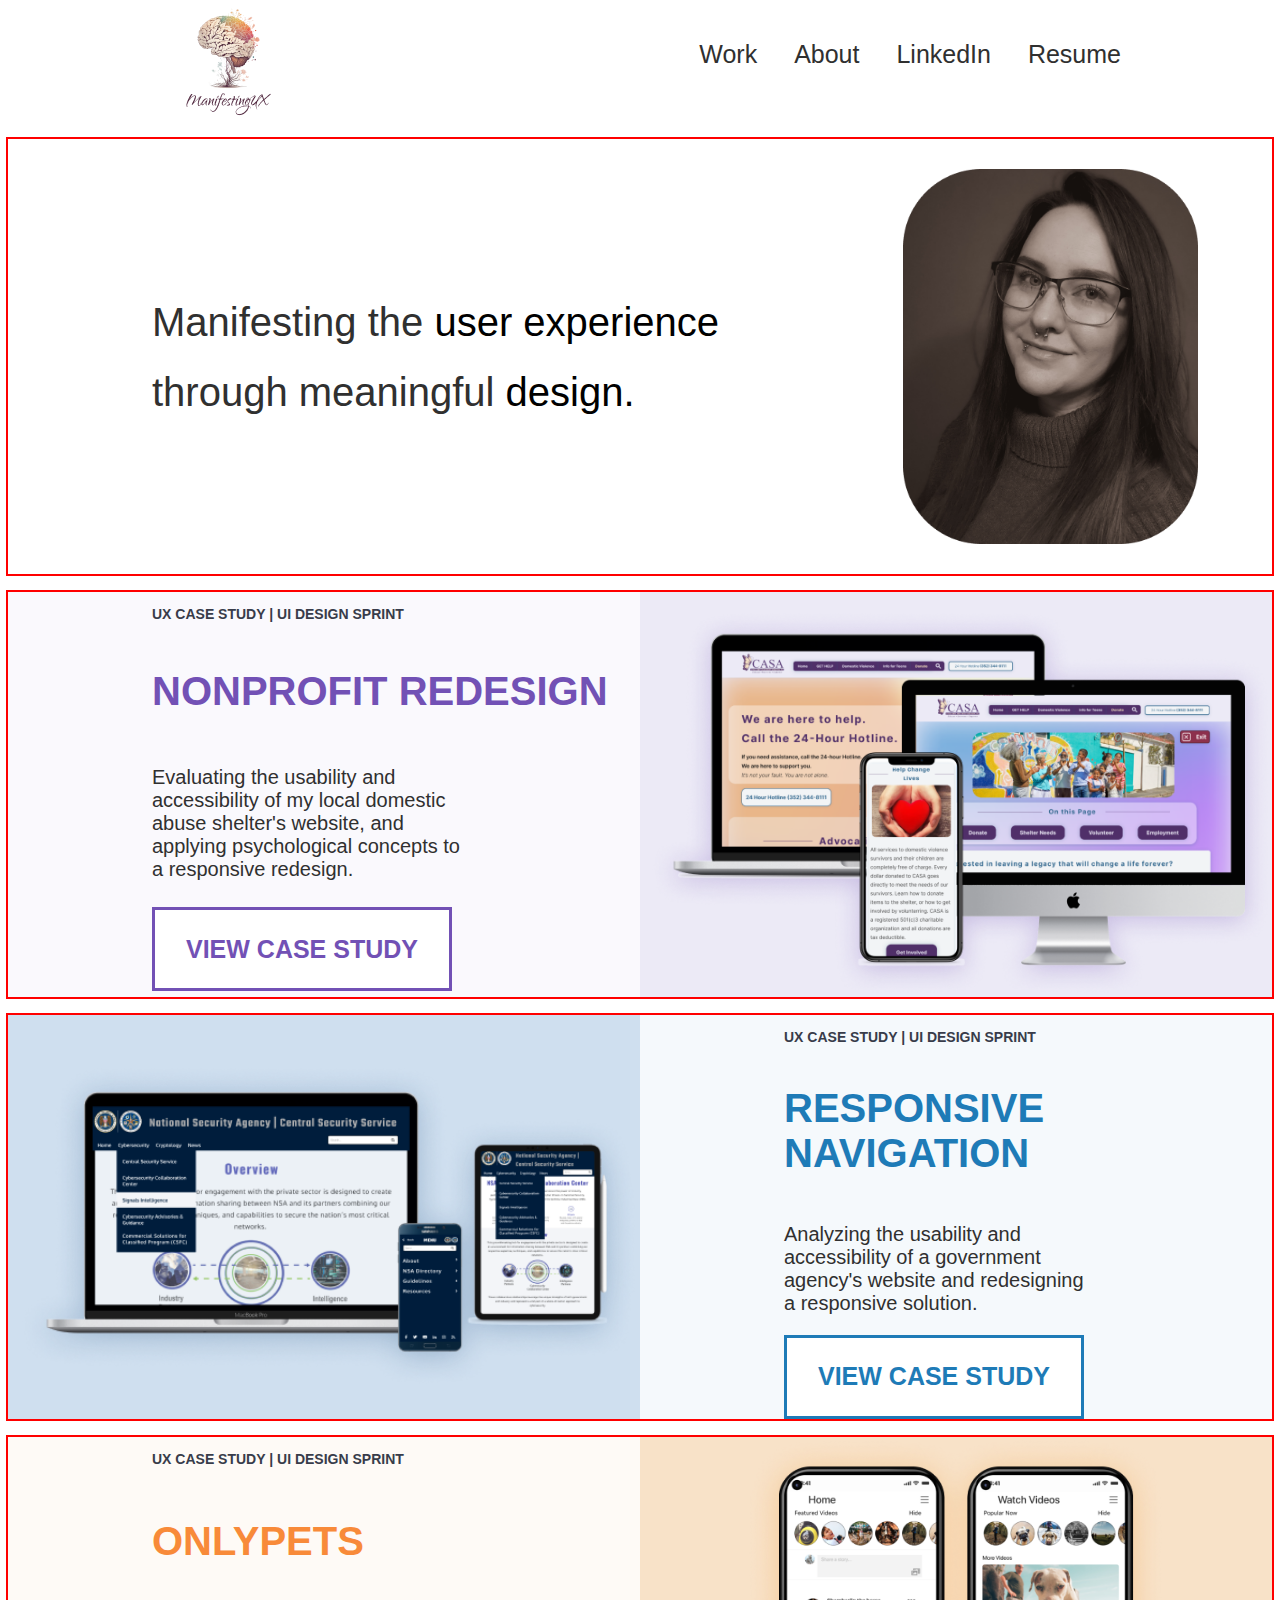
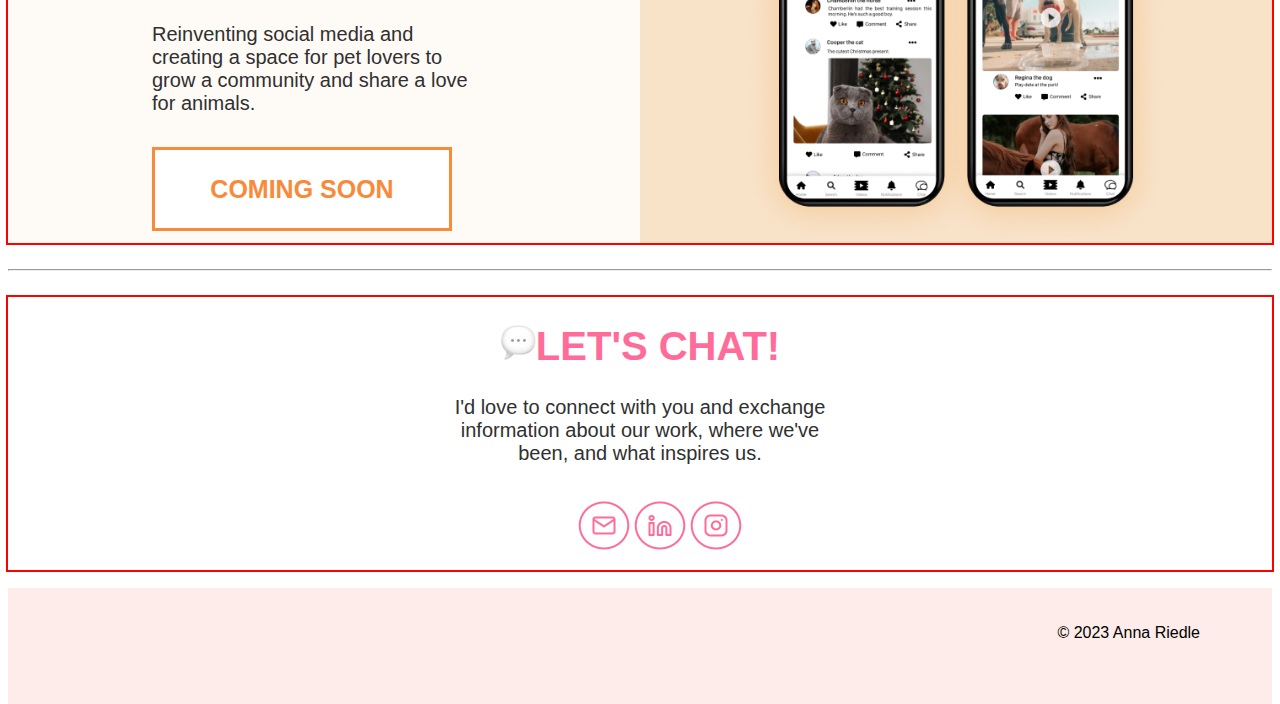
==== commit 27e67e50: "So many updates" ====
--- a/index.html
+++ b/index.html
@@ -10,7 +10,7 @@
      
     <body>
 <!-- HEADER -->
- <section>       
+ <!-- <section>        -->
     <header id="floatingMenu">            
         <nav class="inline-block">
             <div class="inline-block logo"> 
@@ -26,7 +26,7 @@
                
              </nav>
         </header>
-</section>
+<!-- </section> -->
 
 
 <div class="spacer">
@@ -39,31 +39,33 @@
 <section>
   <div id="LANDING" class="herogrid">
     <div  id="LANDleft">
-        <p>Bringing the <mark>user's</mark> thoughts, feelings, and beliefs to life through meaningful <mark>design.</mark></p> 
+        <p>Manifesting the <mark>user experience</mark> through meaningful <mark>design.</mark></p> 
     </div>
 
     <div id="LANDright">
-        <img src="images/avatar.png" alt="Avatar of Anna">
+        <img src="images/profile.png" alt="Photo of Anna Riedle">
     </div>
 </div>
 </section>
-
+<div class="spacer">
+    &nbsp;
+</div>
 
 <!--CASE STUDIES/MY WORK-->
 
-<div id="gridcontainer">
+<!-- <div id="gridcontainer"> -->
 <section>
   
 <!--CASA-->
-<div id="CASA" class="gridcontainer">
-    <div id="CASAleft" class="griditem">
+<div class="casagridcontainer">
+    <div id="casaL" class="casagridL">
         <h3>UX Case Study | UI Design sprint</h3>
         <h1 >Nonprofit redesign</h1>
         <p >Evaluating the usability and accessibility of my local domestic abuse shelter's website, and applying psychological concepts to a responsive redesign.</p>
         <button ><h2>VIEW CASE STUDY</h2></button>
     </div>
-    <div id="CASAright" class="griditem">
-        <img class="griditem" src="images/casa mockup.png" alt="High-fidelity mockup of CASA">
+    <div id="casaR" class="casagridR">
+        <img src="images/casa mockup.png" alt="High-fidelity mockup of CASA">
     </div>
 </div>
 </section>
@@ -75,11 +77,11 @@
 
 <section>
 <!--NSA-->
-<div id="NSA" class="gridcontainer">
-    <div id="NSAleft" class="griditem">
+<div class="nsagridcontainer">
+    <div id="nsaL" class="nsagridL">
         <img src="images/nsa mockup.png" alt="High-fidelity mockup of NSA" width="730px">
     </div>
-    <div id="NSAright" class="griditem">   
+    <div id="nsaR" class="nsagridR">   
         <h3>UX Case Study | UI Design sprint</h3>
         <h1>Responsive Navigation</h1>
         <p>Analyzing the usability and accessibility of a government agency's website and redesigning a responsive solution.</p>
@@ -93,14 +95,14 @@
 </div>
 <section>
 <!--ONLYPETS-->
-<div id="ONLYPETS" class="gridcontainer">
-    <div id="OPleft" class="griditem">
+<div class="opgridcontainer">
+    <div id="opL" class="opgridL">
         <h3>UX Case Study | UI Design sprint</h3>
         <h1>Onlypets</h1>
         <p>Reinventing social media and creating a space for pet lovers to grow a community and share a love for animals.</p>
         <button><h2>COMING SOON</h2></button>
     </div>
-    <div id="OPright" class="griditem">
+    <div id="opR" class="opgridR">
         <img src="images/onlypets mockup.png" alt="High-fidelity mockup of OnlyPets" width="420px">
     </div>
 </div>
@@ -115,22 +117,22 @@
 
 <section>
  <!--CONTACT-->
-    <div id="CONTACT">
-       <div id="chatleft">
+    <div class="contactcontainer">
+       <div>
         <h1><img src="images/chat.png">LET'S CHAT!</h1>
        <p>I'd love to connect with you and exchange information about our work, where we've been, and what inspires us.</p>
- 
-        <ul  id="chatright"> 
-           <li><a href = "mailto: manifestingux@gmail.com"><img src="images/email.png"></a></li>
-           <li><a href="https://www.linkedin.com/in/manifestingux/" target="blank"><img src="images/linkedin.png"></a></li>
-           <li><a href="https://www.instagram.com/manifestingux/" target="blank"> <img src="images/instagram.png"></a></li>
+
+        <ul  class="sociallinks"> 
+           <li class="inline-block"><a href = "mailto: manifestingux@gmail.com"><img src="images/email.png"></a></li>
+           <li class="inline-block"><a href="https://www.linkedin.com/in/manifestingux/" target="blank"><img src="images/linkedin.png"></a></li>
+           <li class="inline-block"><a href="https://www.instagram.com/manifestingux/" target="blank"> <img src="images/instagram.png"></a></li>
          </ul>
        </div>
 
-   </div>
+   <!-- </div> -->
 
    </section>
-</div>
+<!-- </div> -->
    
   
 <!-- FOOTER -->
@@ -141,13 +143,13 @@
 </div>
 
 
-<section>
+<!-- <section> -->
     <footer class="footer">
         <ul>
             <li class="inline-block footerList"> &copy 2023 Anna Riedle</li>
         </ul>
     </footer>
-</section>
+<!-- </section> -->
 
 
 
--- a/style.css
+++ b/style.css
@@ -1,68 +1,39 @@
+section{
+    outline: 2px solid red;
+    margin: auto;
+}
 /* mainhead/slogan/bighello */
 h1{
     font-family: 'Helvetica';
-    font-style: normal;
-    font-weight: 700;
     font-size: 40px;
-    line-height: 55px;
     text-transform: uppercase;
 }
 /* smallhead/buttons/jobtitle */
 h2{
     font-family: 'Helvetica';
-    font-style: normal;
-    font-weight: 700;
     font-size: 25px;
-    line-height: 175%;
-    /* identical to box height, or 44px */
     text-transform: uppercase;
 }
 /* minihead */
 h3{
     font-family: 'Helvetica';
-    font-style: normal;
-    font-weight: 300;
     font-size: 14px;
-    line-height: 19px;
     text-transform: uppercase;
     color: #383C4A;
 }
-/* special hi */
-h4{
-    font-family: 'Qwigley';
-    font-style: normal;
-    font-weight: 400;
-    font-size: 72px;
-    line-height: 90px;
-}
-h5{
-font-family: Helvetica;
-}
-h6{
-    font-family: Helvetica;
-}
-/* content text */
 p{
     font-family: 'Helvetica';
-    font-style: normal;
-    font-weight: 300;
     font-size: 20px;
-    line-height: 175%;
     color: #303030;
 }
  
 .inline-block {
     display: inline-block;
-    vertical-align: top;
-   
-    }
-/* spacer seperates header from body content */
-.spacer
-{
-    width: 100%;
-    height: 72px;
-}
- 
+    }
+
+ body{
+    margin-top: 121px;
+ }
  
 /* TOP NAVIGATION */
 #floatingMenu{
@@ -72,8 +43,7 @@
     background-color: #ffffff;
     top: 0;
     }
-header{
-    
+header{    
     display: inline-block;
     position: fixed;
     height: 120x;
@@ -88,21 +58,22 @@
     /* Top nav list items: */
     nav {
         display: flex;
+        position: fixed;
+        top: 0;
         justify-content: space-between;
-        width: 98%;
-        height: 116px;
+        /* margin:15px; */
+        width: 100%;
+        height: 120px;
         background-color: #fff;
         font-family: 'Helvetica';
-        font-style: light;
-        font-weight: 500;
+        /* font-style: light;
+        font-weight: 500; */
         font-size: 25px;
-        line-height: 175%;
+        /* line-height: 175%; */
+        
         }
         .navMargin{
-            margin-top: 15px;
-            margin-left:15px;
-            margin-right: 15px;
-            margin-bottom: 15px;
+            margin:15px;
         }
         .topnavList {
                 width: auto;
@@ -110,7 +81,7 @@
                 float: right;
                 right: 0;
                 color: #303030;
-               
+                margin-right: 144px;
             }
             a {
                 text-decoration: none;
@@ -123,24 +94,20 @@
         margin-left: 180px;
         margin-right: auto;
             display: inline-block;
-            height: 116px;
+            height: 120px;
             background-color: #fff;
             position: absolute;
             top: 0px;                 
             }
 /* HERO SECTION */
 .herogrid{
-    margin: auto;
     display: grid;
     grid-template-columns: 70% 30%;
 }
     #LANDleft {
-        display: flex;
-        margin-left: 144px;
-        width: 100%;
-        margin-top: 300px;
-        margin-bottom: 300px; 
-        margin-right: 144px;  
+        display: grid;
+        align-items: center;
+        justify-content: center;  
     }
     #LANDleft p{
         font-family: 'Helvetica';
@@ -148,22 +115,27 @@
         font-weight: 300;
         font-size: 40px;
         line-height: 175%;
+        margin-left: 144px;
         color: #303030;
         width: 75%;
         height: 140px;
     }
     #LANDright {
-    display: flex;
-    justify-content:center;
-    align-items: center;
-   
+    display: grid;
+    margin-left: 10px; 
+       padding-top: 30px;
+        padding-bottom: 30px;
+        align-items:center;
+        justify-content: center;
+        /* max-width: 80%;
+        height: auto;   */
     }
     #LANDright img{
-        padding-right: 144px;
-        padding-left: 72px;
-        padding-top:20px;
-        padding-bottom: 20px;
-        max-width: 100%;
+        /* padding-top: 30px;
+        padding-bottom: 30px;
+        align-items:center;
+        justify-content: center; */
+        max-width: 80%;
         height: auto;
     }
  
@@ -188,221 +160,7 @@
     }
 }
  
- 
- 
-   
-/*CASE STUDIES/MY WORK*/
-   .gridcontainer{
-        margin: auto;
-        display: grid;
-        grid-template-columns: 1fr 1fr;
-       
-    } 
-    .griditem{
-     display: grid;
-     padding-top: 20px;
-     padding-bottom: 20px
-    }
-
-/* CASA */ 
-  #CASAleft {
-    display: grid;
-    background-color: #FAF9FD;
-    
-  }
-    #CASAleft h3{
-        margin-left: 144px;
-    }
-        #CASAleft h1{
-            margin-left: 144px;
-            color: #7251B5;
-        }
-        #CASAleft h2{
-            color: #7251B5;
-        }
-        #CASAleft p{
-            margin-left: 144px;
-            width: 50%;
-        }
-        #CASAleft button{
-            margin-left: 144px;
-            border: 3px solid #7251B5;
-        }       
-            #CASAleft button:hover{
-                transition-duration: 0.2s;
-                background-color:#7251B5;
-            }
-            #CASAleft button:hover h2{
-                color: #ffffff;
-            }
-#CASAright {
-    display: flex;
-    background-color: #ECEAF6;
-    align-items: center;
-    justify-content: center;
-    
-  }
-  #CASA img{
-   padding-right: 144px;
-   padding-left: 72px;
-   padding-top:20px;
-   padding-bottom: 20px;
-   max-width: 100%;
-   height: auto;
-  }
-
- 
-
-  /* NSA */
-  #NSA {
-
-    height: 504px;
-  }
-  #NSA img{
-    padding-right: 144px;
-    padding-left: 72px;
-    padding-top:20px;
-    padding-bottom: 20px;
-    max-width: 100%;
-    height: auto;
- }
- #NSAleft {
-    display: flex;
-    background-color: #CFDFEF;
-    align-items: center;
-    justify-content: center;
-  }
-  #NSAright {
-    display: grid;
-    background-color: #F5F9FC;
-}
-    #NSAright h3{
-        margin-left: 144px;
-     }
-     #NSAright h1{
-        margin-left: 144px;
-        color: #1E7BB7;
-     }
-     #NSAright p{
-        width: 50%;
-        margin-left: 144px;
-     }
-     #NSAright button{
-        margin-left: 144px;
-        border-color: #1E7BB7;
-        color: #1E7BB7;
-     }
-     #NSAright button:hover{
-        transition-duration: 0.2s;
-        background-color:#1E7BB7;
-     }
-     #NSAright button:hover h2{
-        color: #ffffff;
-     }
-     #NSA h2{
-        color: #1E7BB7;
-     }
- 
-/* ONLYPETS */
- 
-  #OPleft {
-    display: grid;
-    background-color: #FEFAF6;
-  }
-
- #OPleft h3{
-    margin-left: 144px;
- }
- #OPleft h1{
-    margin-left: 144px;
-    color: #F88A39;
- }
- #OPleft p{
-    width: 50%;
-    margin-left: 144px;
- }
- #OPleft button{
-    margin-left: 144px;
-    border-color:#F88A39;
-    
- }
- #ONLYPETS h2{
-    color: #F88A39;
- }
- #OPleft button:hover{
-    transition-duration: 0.2s;
-    background-color:#F88A39;
- }
- #OPleft button:hover h2{
-    color: #ffffff;
- }
- 
-  #OPright {
-    display: flex;
-    background-color: #F8E2C8;
-    align-items: center;
-    justify-content: center;
-}
- #OPright img{
-    padding-right: 144px;
-    padding-left: 144px;
-    padding-top:20px;
-    padding-bottom: 20px;
-    max-width: 100%;
-    height: auto;
- }
- 
-
-/* CONTACT */
-/* contact needs to be centered with the 3 links aligned horizontally and underneath the text */
-    #CONTACT {
-        display: flex;
-        max-width: 100%;
-        height: 500px;
-        list-style: none;
-      }     
-      #chatleft {
-        width: 50%;
-        float: left;
-      }     
-      #chatright {
-        list-style: none;
-        width: 50%;
-        float: right;}
- #chatright img{
-    margin-left: 72px;
-    margin-top: 20px;
-   }
- #chatleft h3{
-    margin-left: 144px;
- }
- #chatleft h1{
-    margin-left: 144px;
-    color: #FF6C99;
- }
- #chatleft p{
-    /* width: 420px; */
-    margin-left: 144px;
-    text-align: center;
- }
- #chatleft button{
-    margin-left: 144px;
-    border-color: #FF6C99;
- }
- #CONTACT h2{
-    color: #FF6C99;
- }
- #chatleft button:hover{
-    transition-duration: 0.2s;
-    background-color:#FF6C99;
- }
- #chatleft button:hover h2{
-    color: #ffffff;
- }
- 
-
-
-/* BUTTONS */
+ /* BUTTONSBUTTONSBUTTONSBUTTONSBUTTONSBUTTONSBUTTONS */
 button{
     box-sizing: border-box;
     align-items: center;
@@ -410,12 +168,209 @@
     height: 84px;
     background: #FFFFFF;
     border: 3px solid;
-}  
+}
+ 
    
- 
- 
- 
-/*FOOTER*/
+/* CASACASACASACASACASACASACASACASACASACASACASACASA */
+   
+
+.casagridcontainer{
+        margin: auto;
+        display: grid;
+        grid-template-columns: 1fr 1fr;
+        grid-template-rows: 1fr; 
+        grid-template-areas: "casaL casaR";    
+    } 
+    #casaL{
+        grid-area: casaL;
+        background-color: #FAF9FD;
+    }
+    #casaR{
+        grid-area: casaR;
+        background-color: #ECEAF6;
+    }
+    .casagridL{
+     display: grid;
+    }
+    .casagridL h3{
+        margin-left: 144px;
+    }
+    .casagridL h1{
+            margin-left: 144px;
+            color: #7251B5;
+        }
+    .casagridL h2{
+        color: #7251B5;
+    }
+    .casagridL p{
+        margin-left: 144px;
+        width: 50%;
+    }
+    .casagridL button{
+        margin-left: 144px;
+        border: 3px solid #7251B5;
+    }       
+    .casagridL button:hover{
+            transition-duration: 0.2s;
+            background-color:#7251B5;
+        }
+        .casagridL button:hover h2{
+            color: #ffffff;
+        }
+   
+    .casagridR{
+        display: grid; 
+        align-items: center;
+        justify-content: center;     
+    }
+        .casagridR img{
+            max-width: 100%;
+            height: auto;
+        }
+
+
+
+ /* NSANSANSANSANSANSANSANSANSANSANSANSANSANSA */
+
+ 
+
+.nsagridcontainer{
+    margin: auto;
+    display: grid;
+    grid-template-columns: 1fr 1fr;
+    grid-template-rows: 1fr; 
+    grid-template-areas: "nsaL nsaR";
+}
+#nsaL{
+grid-area: nsaL;
+background-color: #CFDFEF;
+}
+#nsaR{
+grid-area: nsaR;
+background-color: #F5F9FC;
+display: grid;
+}
+.nsagridL{
+    display: grid; 
+    align-items: center;
+    justify-content: center;
+}
+    .nsagridL img{
+        max-width: 100%;
+        height: auto;
+    }
+.nsagridR h3{
+       margin-left: 144px;
+   }
+   .nsagridR h1{
+           margin-left: 144px;
+           color: #1E7BB7;
+       }
+       .nsagridR h2{
+       color: #1E7BB7;
+   }
+   .nsagridR p{
+       margin-left: 144px;
+       width: 50%;
+   }
+   .nsagridR button{
+       margin-left: 144px;
+       border: 3px solid #1E7BB7;
+   }       
+   .nsagridR button:hover{
+           transition-duration: 0.2s;
+           background-color:#1E7BB7;
+       }
+       .nsagridR button:hover h2{
+           color: #ffffff;
+       }
+ 
+
+
+/* ONLYPETSONLYPETSONLYPETSONLYPETSONLYPETSONLYPETS */
+.opgridcontainer{
+    margin: auto;
+    display: grid;
+    grid-template-columns: 1fr 1fr;
+    grid-template-rows: 1fr; 
+    grid-template-areas: "opL opR";    
+} 
+#opL{
+    grid-area: opL;
+    background-color: #FEFAF6;
+}
+#opR{
+    grid-area: opR;
+    background-color: #F8E2C8;
+}
+    .opgridL{
+    display: grid;
+    }
+    .opgridL h3{
+        margin-left: 144px;
+    }
+    .opgridL h1{
+            margin-left: 144px;
+            color: #F88A39;
+        }
+        .opgridL h2{
+        color: #F88A39;
+    }
+    .opgridL p{
+        margin-left: 144px;
+        width: 50%;
+    }
+    .opgridL button{
+        margin-left: 144px;
+        border: 3px solid #F88A39;
+    }       
+        .opgridL button:hover{
+                transition-duration: 0.2s;
+                background-color:#F88A39;
+            }
+            .opgridL button:hover h2{
+                color: #ffffff;
+            }
+.opgridR{
+    display: grid; 
+    align-items: center;
+    justify-content: center;     
+}
+    .opgridR img{
+        max-width: 100%;
+        height: auto;
+    }
+
+
+/* CONTACTCONTACT CONTACT CONTACT CONTACT CONTACT  */
+
+
+.contactcontainer{
+        margin: auto;
+        display: grid;
+        grid-template-rows: 1fr;
+        align-items: center;
+        justify-content: center;
+        text-align: center;
+        color: #FF6C99;
+        width: 30%;
+} 
+.sociallinks {
+    list-style: none;
+    display: inline-block;
+    } 
+
+
+ 
+
+
+  
+   
+ 
+ 
+ 
+/*FOOTERFOOTERFOOTERFOOTERFOOTERFOOTERFOOTERFOOTER*/
+
 footer{
     position: relative;
     left: 0px;
@@ -429,23 +384,232 @@
     height: 116px;
     background: #FDECE9;
     }
-
-
+    .footerList {
+        margin-top: 15px;
+        margin-left:15px;
+        margin-right: 72px;
+        margin-bottom: 15px;
+        font-family: 'Helvetica';
+        font-style: normal;
+        font-weight: 300;
+        font-size: 16px;
+        line-height: 175%;
+        }
+ 
+ @media screen and (max-width: 1274px) {
+    .casagridL h3{
+        font-size: 12px;
+        margin-left:72px;
+    }
+    .casagridL h1{
+        font-size: 30px;
+        margin-left:72px;
+        }
+        .casagridL h2{
+            font-size: 18px;
+    }
+    .casagridL p{
+        font-size: 18px;
+        margin-left:72px;
+        width: 70%;
+    }
+    .casagridL button{
+        margin-left: 72px;
+    }    
+    .nsagridR h3{
+        font-size: 12px;
+        margin-left:72px;
+    }
+    .nsagridR h1{
+        font-size: 30px;
+        margin-left:72px;
+        }
+        .nsagridR h2{
+            font-size: 18px;
+    }
+    .nsagridR p{
+        font-size: 18px;
+        margin-left:72px;
+        width: 70%;
+    }
+    .nsagridR button{
+        margin-left: 72px;
+    }
+    .opgridL h3{
+        font-size: 12px;
+        margin-left:72px;
+    }
+    .opgridL h1{
+        font-size: 30px;
+        margin-left:72px;
+        }
+        .opgridL h2{
+            font-size: 18px;
+    }
+    .opgridL p{
+        font-size: 18px;
+        margin-left:72px;
+        width: 70%;
+    }
+    .opgridL button{
+        margin-left: 72px;
+    }        
+    #LANDleft p{
+        font-size: 30px;
+        margin-left:72px;
+    }
+    nav {
+        font-size: 20px;
+        }
+    button{
+        box-sizing: border-box;
+        align-items: center;
+        width: 200px;
+        height: 60px;   
+    }
+    .topnavList {
+        margin-right: 72px;} 
+    .logo {
+        margin-left: 72px;} 
+    .contactcontainer{
+        width: 50%;
+}   
+.contactcontainer h1{
+    font-size: 30px;
+}
+}
+@media screen and (max-width: 824px) {
+    #LANDleft p{
+        font-size: 20px;
+    }
+    .contactcontainer{
+        width: 80%;
+}
+}
+@media screen and (max-width: 660px) {
+    nav {
+        font-size: 16px;
+        }
+        .topnavList {
+            margin-right: 16px;} 
+        .logo {
+            margin-left: 16px;
+        height: auto;
+        } 
+    .casagridcontainer{
+        margin: auto;
+        display: grid;
+        grid-template-rows: 1fr 1fr;
+        grid-template-columns: 100%;
+        grid-template-areas: "casatop"
+        "casabottom";     
+    } 
+    #casaL{
+        grid-area: casatop;
+        justify-content: center;
+    }
+    #casaR{
+        grid-area: casabottom;
+    }
+    .casagridL h3{
+        justify-content: center;
+    }
+    .casagridL h1{
+        font-size: 30px;
+        justify-content: center;
+        }
+        .casagridL h2{
+            font-size: 18px;
+    }
+    .casagridL p{
+        font-size: 18px;
+       justify-content: center;
+    }
+    .casagridL button{
+       justify-content: center;
+    }
     
-
-.footerList {
-    margin-top: 15px;
-    margin-left:15px;
-    margin-right: 72px;
-    margin-bottom: 15px;
-    font-family: 'Helvetica';
-    font-style: normal;
-    font-weight: 300;
-    font-size: 16px;
-    line-height: 175%;
-    }
- 
- 
+     .nsagridcontainer{
+        margin: auto;
+        display: grid;
+        grid-template-rows: 1fr 1fr;
+        grid-template-columns: 100%;
+        grid-template-areas: "nsatop"
+        "nsabottom";     
+    } 
+    #nsaL{
+        grid-area: nsabottom;
+        justify-content: center;
+    }
+    #nsaR{
+        grid-area: nsatop;
+    }
+    .nsagridL h3{
+        justify-content: center;
+    }
+    .nsagridL h1{
+        font-size: 30px;
+        justify-content: center;
+        }
+        .nsagridL h2{
+            font-size: 18px;
+    }
+    .nsagridL p{
+        font-size: 18px;
+       justify-content: center;
+    }
+    .nsagridL button{
+       justify-content: center;
+    }
+
+    .opgridcontainer{
+        margin: auto;
+        display: grid;
+        grid-template-rows: 1fr 1fr;
+        grid-template-columns: 100%;
+        grid-template-areas: "optop"
+        "opbottom";     
+    } 
+    #opL{
+        grid-area: optop;
+        
+        justify-content: center;
+    }
+    #opR{
+        grid-area: opbottom;
+    }
+    .opgridL h3{
+        font-size: 12px;
+        justify-content: center;
+    }
+    .opgridL h1{
+        font-size: 30px;
+        justify-content: center;
+        }
+        .opgridL h2{
+            font-size: 18px;
+    }
+    .opgridL p{
+        font-size: 18px;
+       justify-content: center;
+        /* width: 90%; */
+    }
+    .opgridL button{
+       /* align-items: center; */
+       justify-content: center;
+    }
+
+
+
+
+   
+
+
+}
+
+
+
+
  
 /* "ABOUT PAGE"*/
 .bigHello{
@@ -462,7 +626,6 @@
     font-style: normal;
 }
 .careerSlogan{
-
     left: 110px;
     margin-top: 72px;
     width: 500px;
